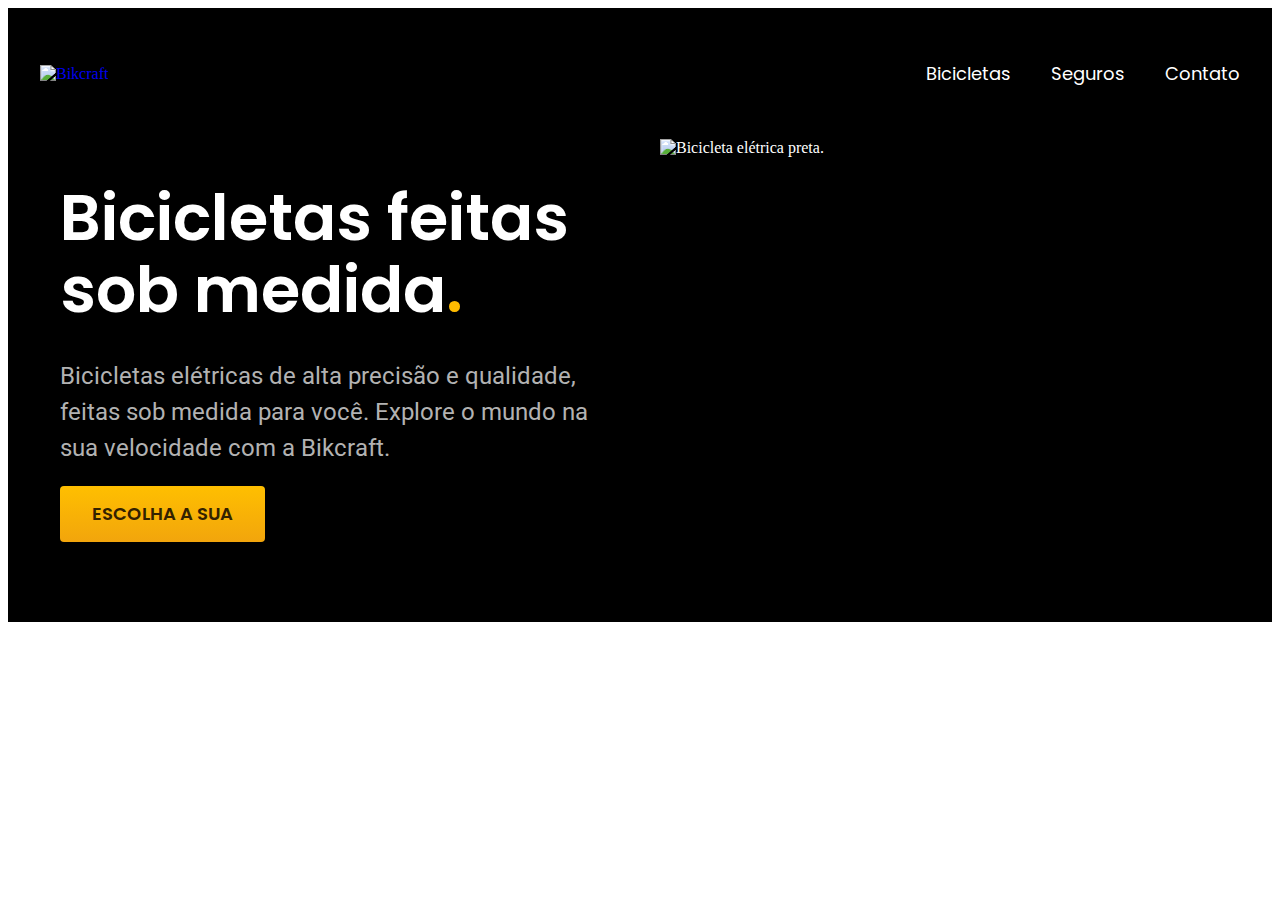
==== index.html @ 13b9995d "algumas mudancas" ====
<!DOCTYPE html>
<html lang="pt-br">

<head>
   <meta charset="UTF-8">
   <meta name="viewport" content="width=device-width, initial-scale=1.0">
   <title>Bikcraft - Bicicletas Elétricas</title>
   <meta name="description" content="Bicicletas elétricas de alta precisão e qualidade, feitas sob medida para você. Explore o mundo na sua velocidade com a Bikcraft.">
   <link rel="preconnect" href="https://fonts.googleapis.com">
   <link rel="preconnect" href="https://fonts.gstatic.com" crossorigin>
   <link href="https://fonts.googleapis.com/css2?family=Poppins:wght@400;600&family=Roboto:wght@400;500&display=swap" rel="stylesheet">
   <link rel="stylesheet" href="./css/style.css">
</head>

<body>
   <header class="header-bg">
      <div class="header">
         <a href="./">
            <img src="./img/bikcraft.svg" alt="Bikcraft">
         </a>
         <nav aria-label="primaria">
            <ul class="header-menu">
               <li><a href="./bicicletas.html">Bicicletas</a></li>
               <li><a href="./seguros.html">Seguros</a></li>
               <li><a href="./contato.html">Contato</a></li>
            </ul>
         </nav>
      </div>
   </header>
   <main class="introducao-bg">
      <div class="introducao">
         <div class="introducao-conteudo">
            <h1>Bicicletas feitas sob medida<span>.</span></h1>
            <p>Bicicletas elétricas de alta precisão e qualidade, feitas sob medida para você. Explore o mundo na sua velocidade com a Bikcraft.</p>
            <a class="botao" href="./bicicletas.html">Escolha a sua</a>
         </div>
         <div>
            <img src="./img/fotos/introducao.jpg" alt="Bicicleta elétrica preta.">
         </div>
      </div>

   </main>
</body>

</html>
---- css/style.css ----
@import "./reset.css";
@import "./global/global.css";
@import "./global/header.css";
@import "./home/introducao.css";
@import "./utilidades/componentes.css";
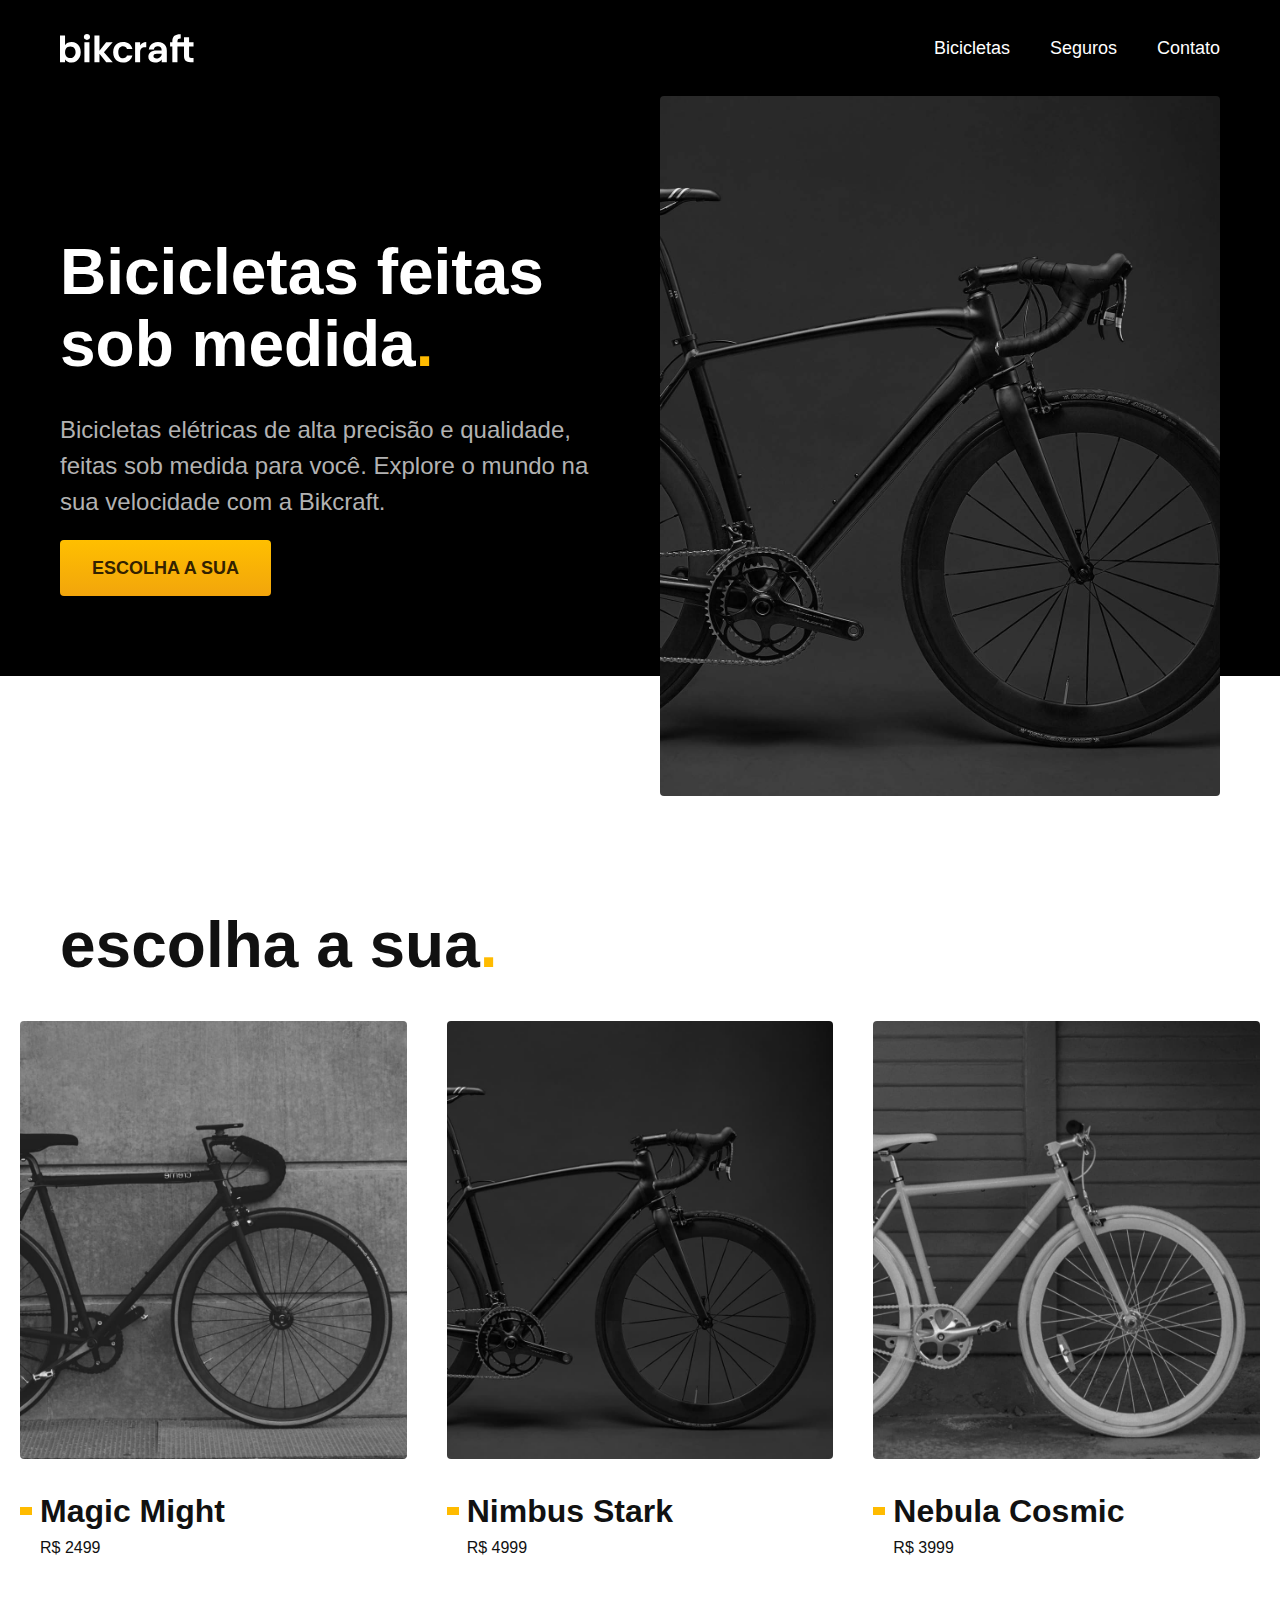
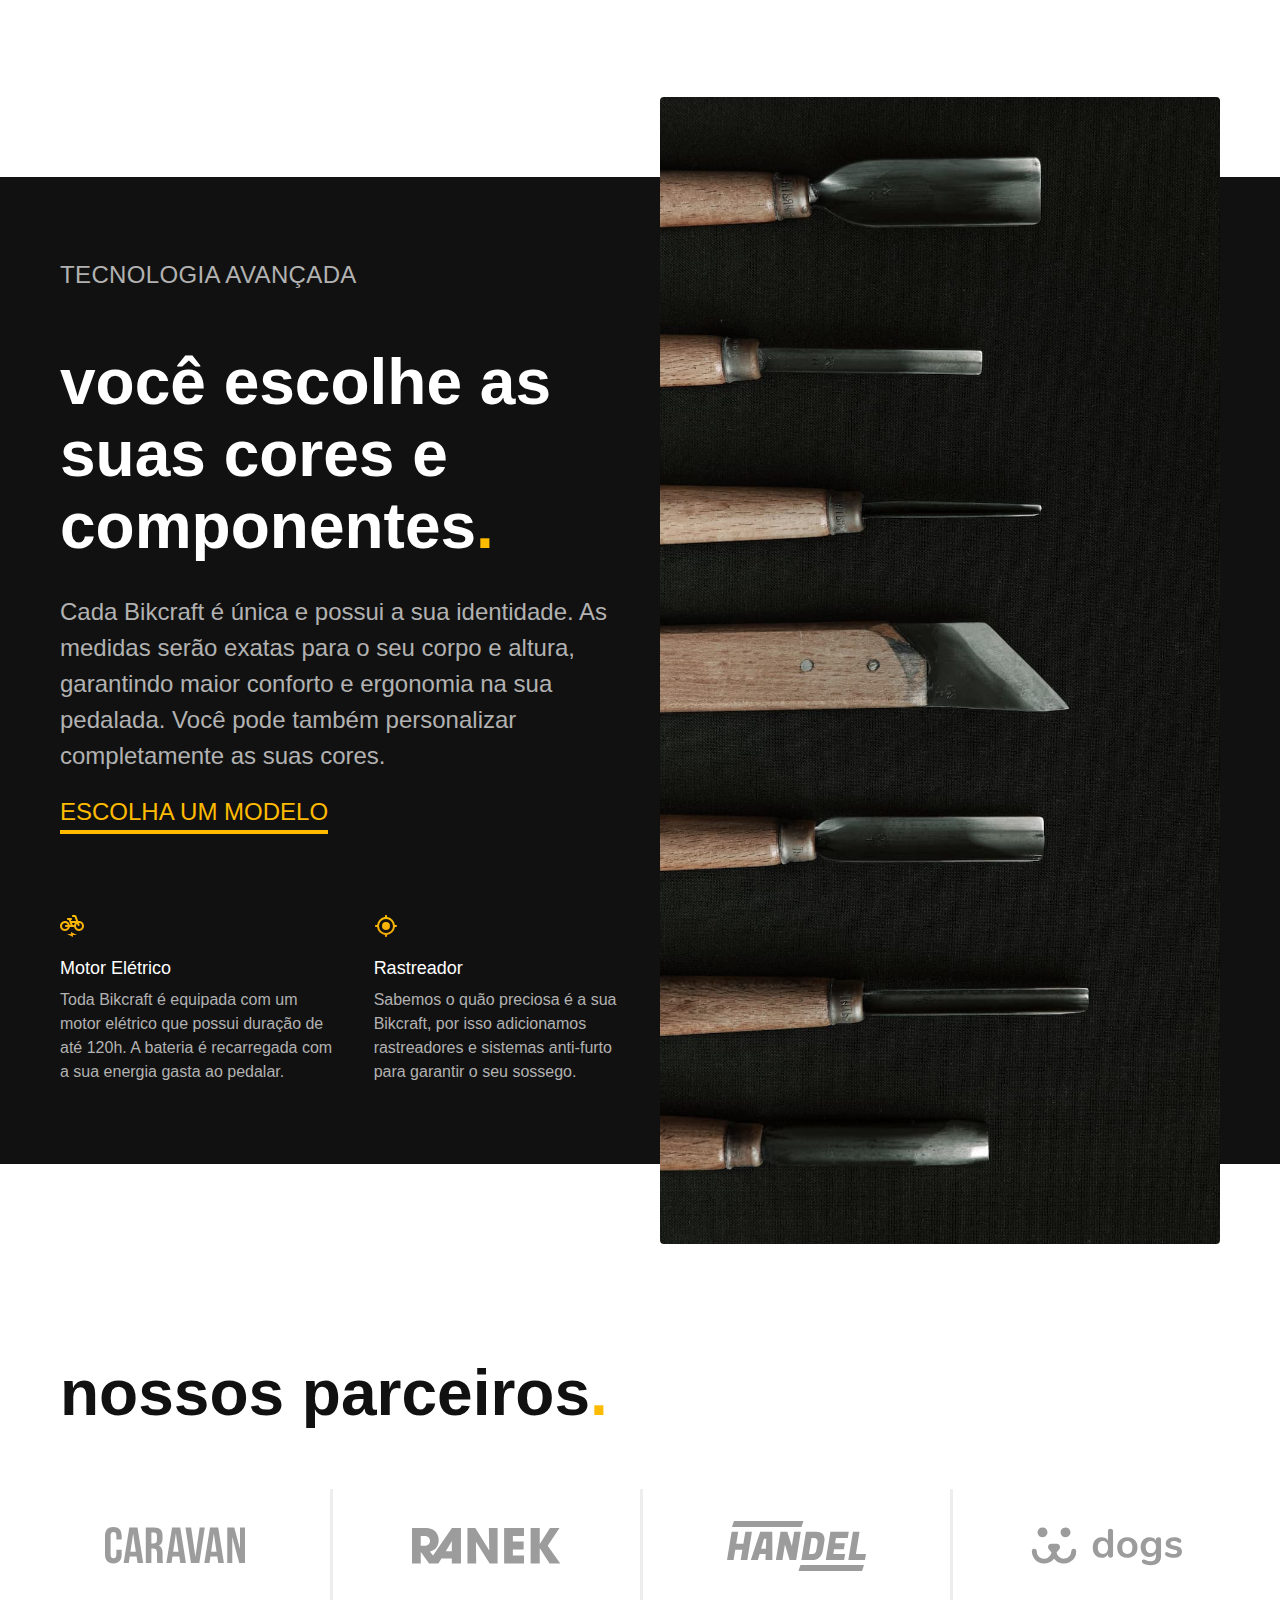
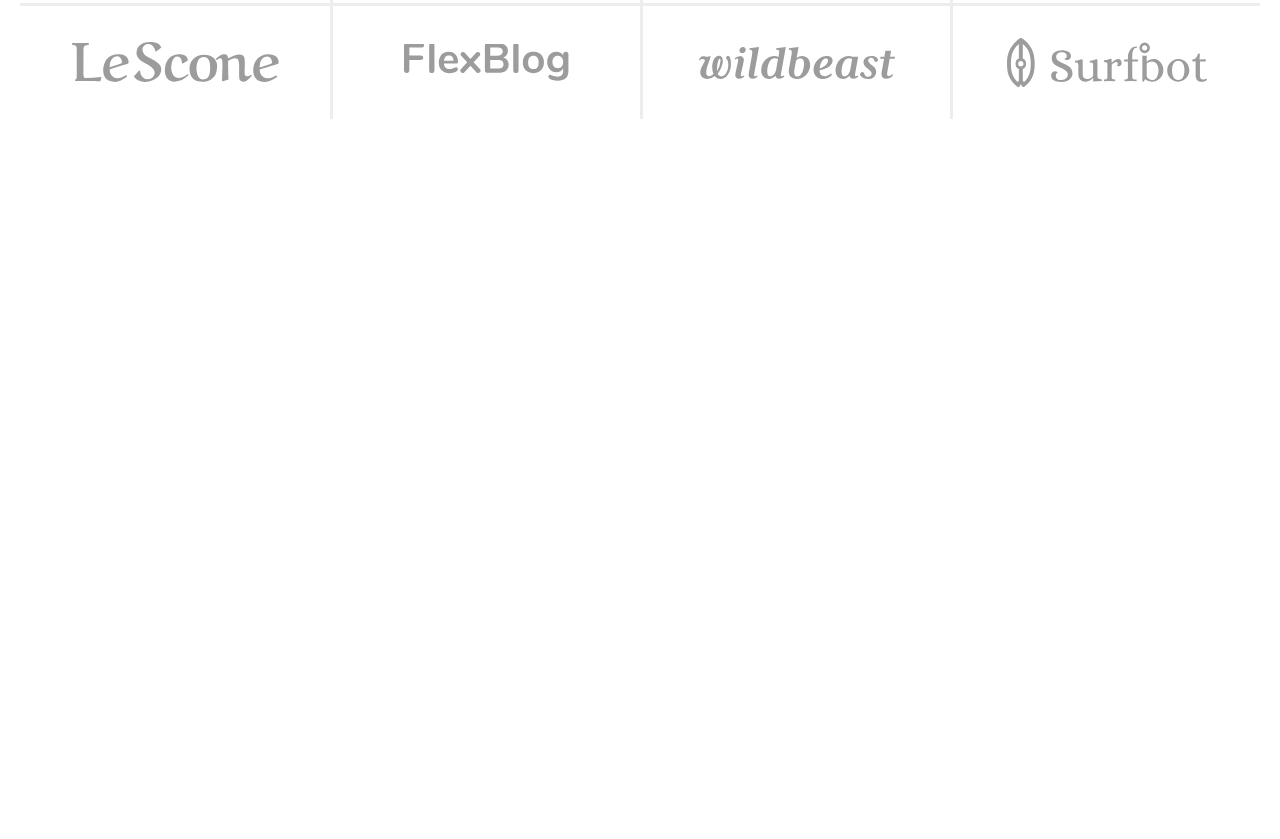
==== commit 974dd66c: "atualização geral" ====
--- a/index.html
+++ b/index.html
@@ -1,45 +1,111 @@
-<!DOCTYPE html>
-<html lang="pt-br">
-
-<head>
-   <meta charset="UTF-8">
-   <meta name="viewport" content="width=device-width, initial-scale=1.0">
-   <title>Bikcraft - Bicicletas Elétricas</title>
-   <meta name="description" content="Bicicletas elétricas de alta precisão e qualidade, feitas sob medida para você. Explore o mundo na sua velocidade com a Bikcraft.">
-   <link rel="preconnect" href="https://fonts.googleapis.com">
-   <link rel="preconnect" href="https://fonts.gstatic.com" crossorigin>
-   <link href="https://fonts.googleapis.com/css2?family=Poppins:wght@400;600&family=Roboto:wght@400;500&display=swap" rel="stylesheet">
-   <link rel="stylesheet" href="./css/style.css">
-</head>
-
-<body>
-   <header class="header-bg">
-      <div class="header">
-         <a href="./">
-            <img src="./img/bikcraft.svg" alt="Bikcraft">
-         </a>
-         <nav aria-label="primaria">
-            <ul class="header-menu">
-               <li><a href="./bicicletas.html">Bicicletas</a></li>
-               <li><a href="./seguros.html">Seguros</a></li>
-               <li><a href="./contato.html">Contato</a></li>
-            </ul>
-         </nav>
-      </div>
-   </header>
-   <main class="introducao-bg">
-      <div class="introducao">
-         <div class="introducao-conteudo">
-            <h1>Bicicletas feitas sob medida<span>.</span></h1>
-            <p>Bicicletas elétricas de alta precisão e qualidade, feitas sob medida para você. Explore o mundo na sua velocidade com a Bikcraft.</p>
-            <a class="botao" href="./bicicletas.html">Escolha a sua</a>
-         </div>
-         <div>
-            <img src="./img/fotos/introducao.jpg" alt="Bicicleta elétrica preta.">
-         </div>
-      </div>
-
-   </main>
-</body>
-
+<!DOCTYPE html>
+<html lang="pt-br">
+
+<head>
+  <meta charset="UTF-8">
+  <meta name="viewport" content="width=device-width, initial-scale=1.0">
+
+  <title>Bikcraft - Bicicletas Elétricas</title>
+  <meta name="description" content="Bicicletas elétricas de alta precisão e qualidade,  feitas sob medida para o cliente. Explore o mundo na sua velocidade com a Bikcraft.">
+
+  <link rel="stylesheet" href="./css/style.css">
+</head>
+
+<body>
+  <header class="header-bg">
+    <div class="header container">
+      <a href="./">
+        <img src="./img/bikcraft.svg" alt="Bikcraft">
+      </a>
+
+      <nav aria-label="primaria">
+        <ul class="header-menu font-1-m cor-0">
+          <li><a href="./bicicletas.html">Bicicletas</a></li>
+          <li><a href="./seguros.html">Seguros</a></li>
+          <li><a href="./contato.html">Contato</a></li>
+        </ul>
+      </nav>
+    </div>
+  </header>
+
+  <main class="introducao-bg">
+    <div class="introducao container">
+      <div class="introducao-conteudo">
+        <h1 class="font-1-xxl cor-0">Bicicletas feitas sob medida<span class="cor-p1">.</span></h1>
+        <p class="font-2-l cor-5">Bicicletas elétricas de alta precisão e qualidade, feitas sob medida para você. Explore o mundo na sua velocidade com a Bikcraft.</p>
+        <a class="botao" href="./bicicletas.html">Escolha a sua</a>
+      </div>
+      <div>
+        <img src="./img/fotos/introducao.jpg" alt="Bicicleta elétrica preta.">
+      </div>
+    </div>
+  </main>
+
+  <article class="bicicletas-lista">
+    <h2 class="container font-1-xxl">escolha a sua<span class="cor-p1">.</span></h2>
+    <ul>
+      <a href="./bicicletas/magic.html">
+        <li>
+          <img src="./img/bicicletas/magic-home.jpg" alt="bicicleta preta">
+          <h3 class="font-1-xl">Magic Might</h3>
+          <span>R$ 2499</span>
+        </li>
+      </a>
+      <a href="./bicicletas/magic.html">
+        <li>
+          <img src="./img/bicicletas/nimbus-home.jpg" alt="bicicleta preta">
+          <h3 class="font-1-xl">Nimbus Stark</h3>
+          <span>R$ 4999</span>
+        </li>
+      </a>
+      <a href="./bicicletas/magic.html">
+        <li>
+          <img src="./img/bicicletas/nebula-home.jpg" alt="bicicleta branca">
+          <h3 class="font-1-xl">Nebula Cosmic</h3>
+          <span>R$ 3999</span>
+        </li>
+      </a>
+    </ul>
+  </article>
+
+  <article class="tecnologia-bg">
+    <div class="tecnologia container">
+      <div class="tecnologia-conteudo">
+        <span class="font-2-l-b cor-5">Tecnologia Avançada</span>
+        <h2 class="font-1-xxl cor-0">você escolhe as<br>suas cores e<br>componentes<span class="cor-p1">.</span></h2>
+        <p class="font-2-l cor-5">Cada Bikcraft é única e possui a sua identidade. As medidas serão exatas para o seu corpo e altura, garantindo maior conforto e ergonomia na sua pedalada. Você pode também personalizar completamente as suas cores.</p>
+        <a class="link" href="./bicicletas.html">Escolha um modelo</a>
+        <div class="tecnologia-vantagens">
+          <div>
+            <img src="./img/icones/eletrica.svg" alt="" width="24" height="24">
+            <h3 class="font-1-m cor-0">Motor Elétrico</h3>
+            <p class="font-2-s cor-5">Toda Bikcraft é equipada com um motor elétrico que possui duração de até 120h. A bateria é recarregada com a sua energia gasta ao pedalar.</p>
+          </div>
+          <div>
+            <img src="./img/icones/rastreador.svg" alt="" width="24" height="24">
+            <h3 class="font-1-m cor-0">Rastreador</h3>
+            <p class="font-2-s cor-5">Sabemos o quão preciosa é a sua Bikcraft, por isso adicionamos rastreadores e sistemas anti-furto para garantir o seu sossego.</p>
+          </div>
+        </div>
+      </div>
+      <div class="tecnologia-imagem">
+        <img src="./img/fotos/tecnologia.jpg" alt="" width="700" height="1120">
+      </div>
+    </div>
+  </article>
+  <section class="parceiros" aria-label="Nossos Parceiros">
+    <h2 class="container font-1-xxl">nossos parceiros<span class="cor-p1">.</span></h2>
+    <ul>
+      <li><img src="./img/parceiros/caravan.svg" alt="caravan"></li>
+      <li><img src="./img/parceiros/ranek.svg" alt="ranek.svg"></li>
+      <li><img src="./img/parceiros/handel.svg" alt="handel.svg"></li>
+      <li><img src="./img/parceiros/dogs.svg" alt="dogs.svg"></li>
+      <li><img src="./img/parceiros/lescone.svg" alt="lescone.svg"></li>
+      <li><img src="./img/parceiros/flexblog.svg" alt="flexblog"></li>
+      <li><img src="./img/parceiros/wildbeast.svg" alt="wildbeast.svg"></li>
+      <li><img src="./img/parceiros/surfbot.svg" alt="surfbot.svg"></li>
+    </ul>
+  </section>
+</body>
+
 </html>--- a/css/style.css
+++ b/css/style.css
@@ -1,5 +1,17 @@
-@import "./reset.css";
-@import "./global/global.css";
-@import "./global/header.css";
-@import "./home/introducao.css";
-@import "./utilidades/componentes.css";
+@import "./global/global.css";
+@import "./utilidades/tipografia.css";
+@import "./utilidades/cores.css";
+
+@import "./global/header.css";
+
+/* Utilidades */
+@import "./utilidades/componentes.css";
+
+/* Home */
+@import "./home/introducao.css";
+@import "./home/tecnologia.css";
+@import "./home/parceiros.css";
+
+/* bicicletas */
+
+@import "./bicicletas/bicicletas-lista.css";
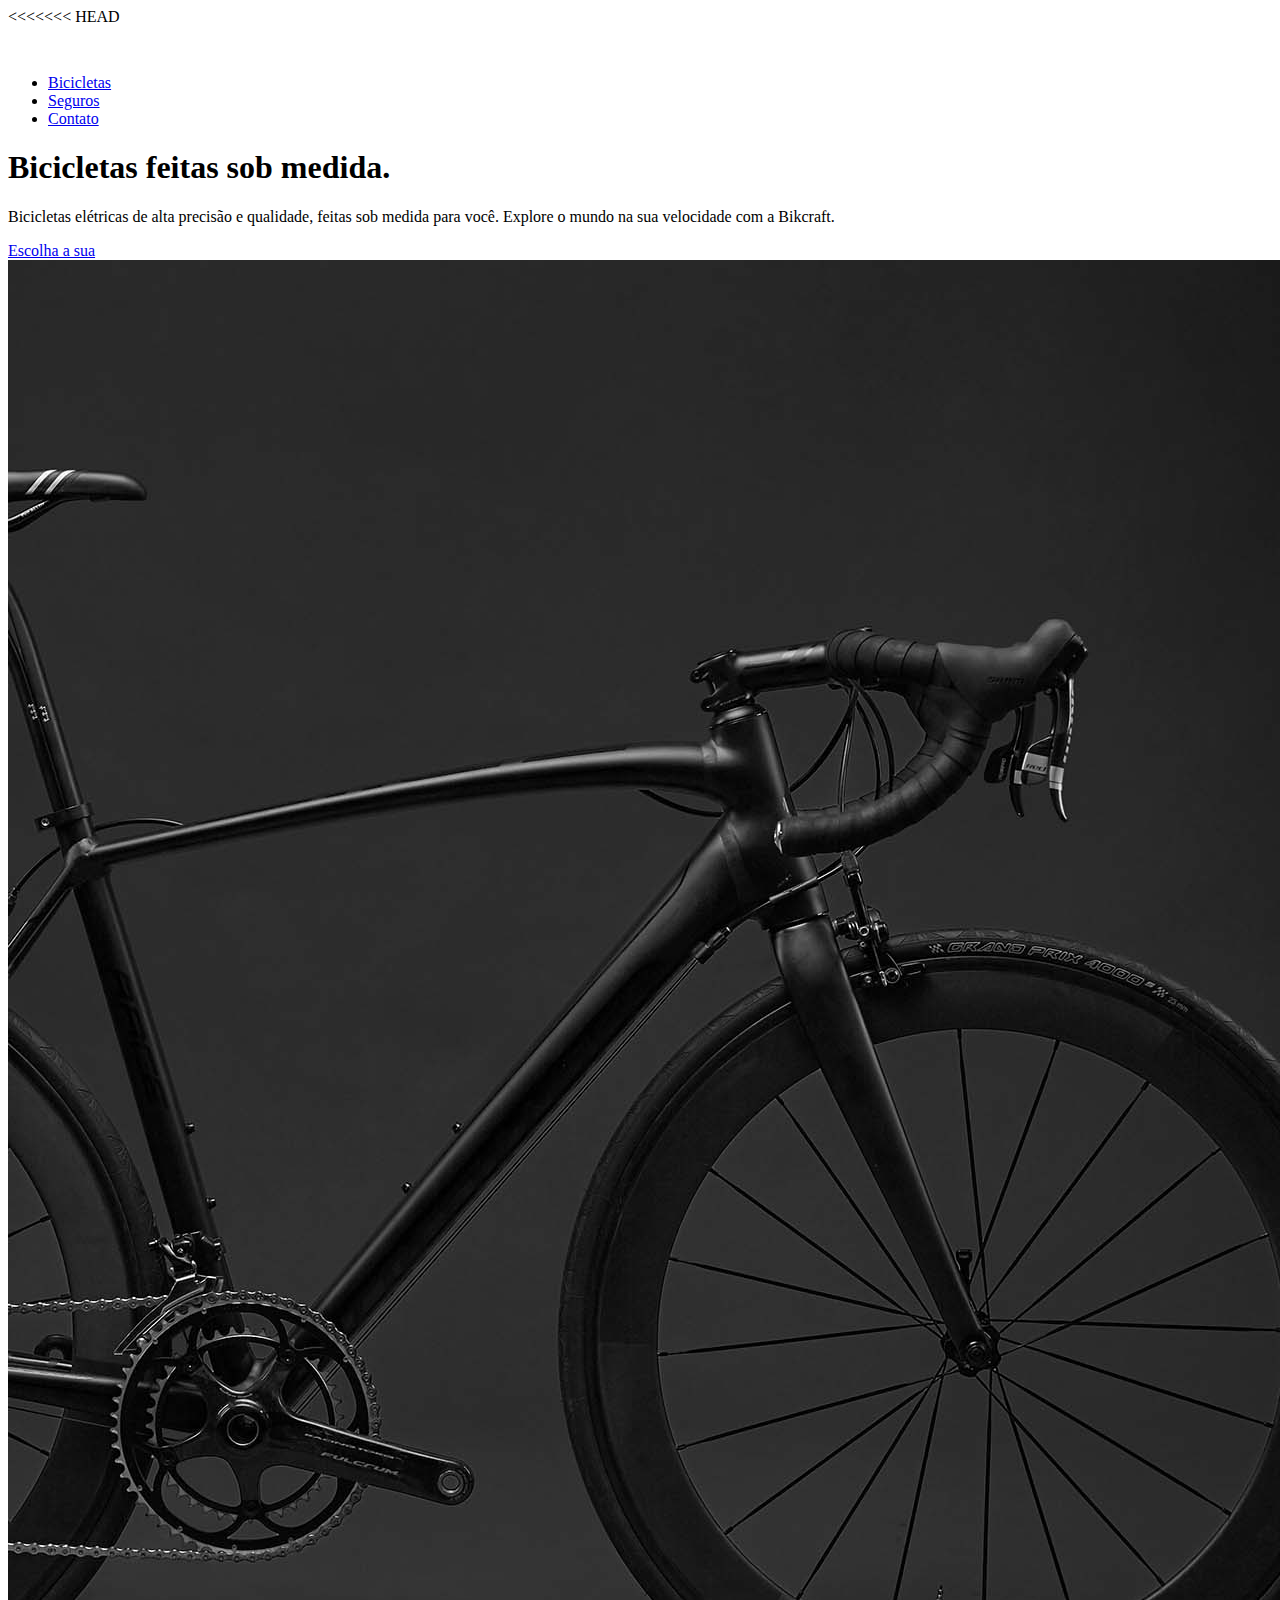
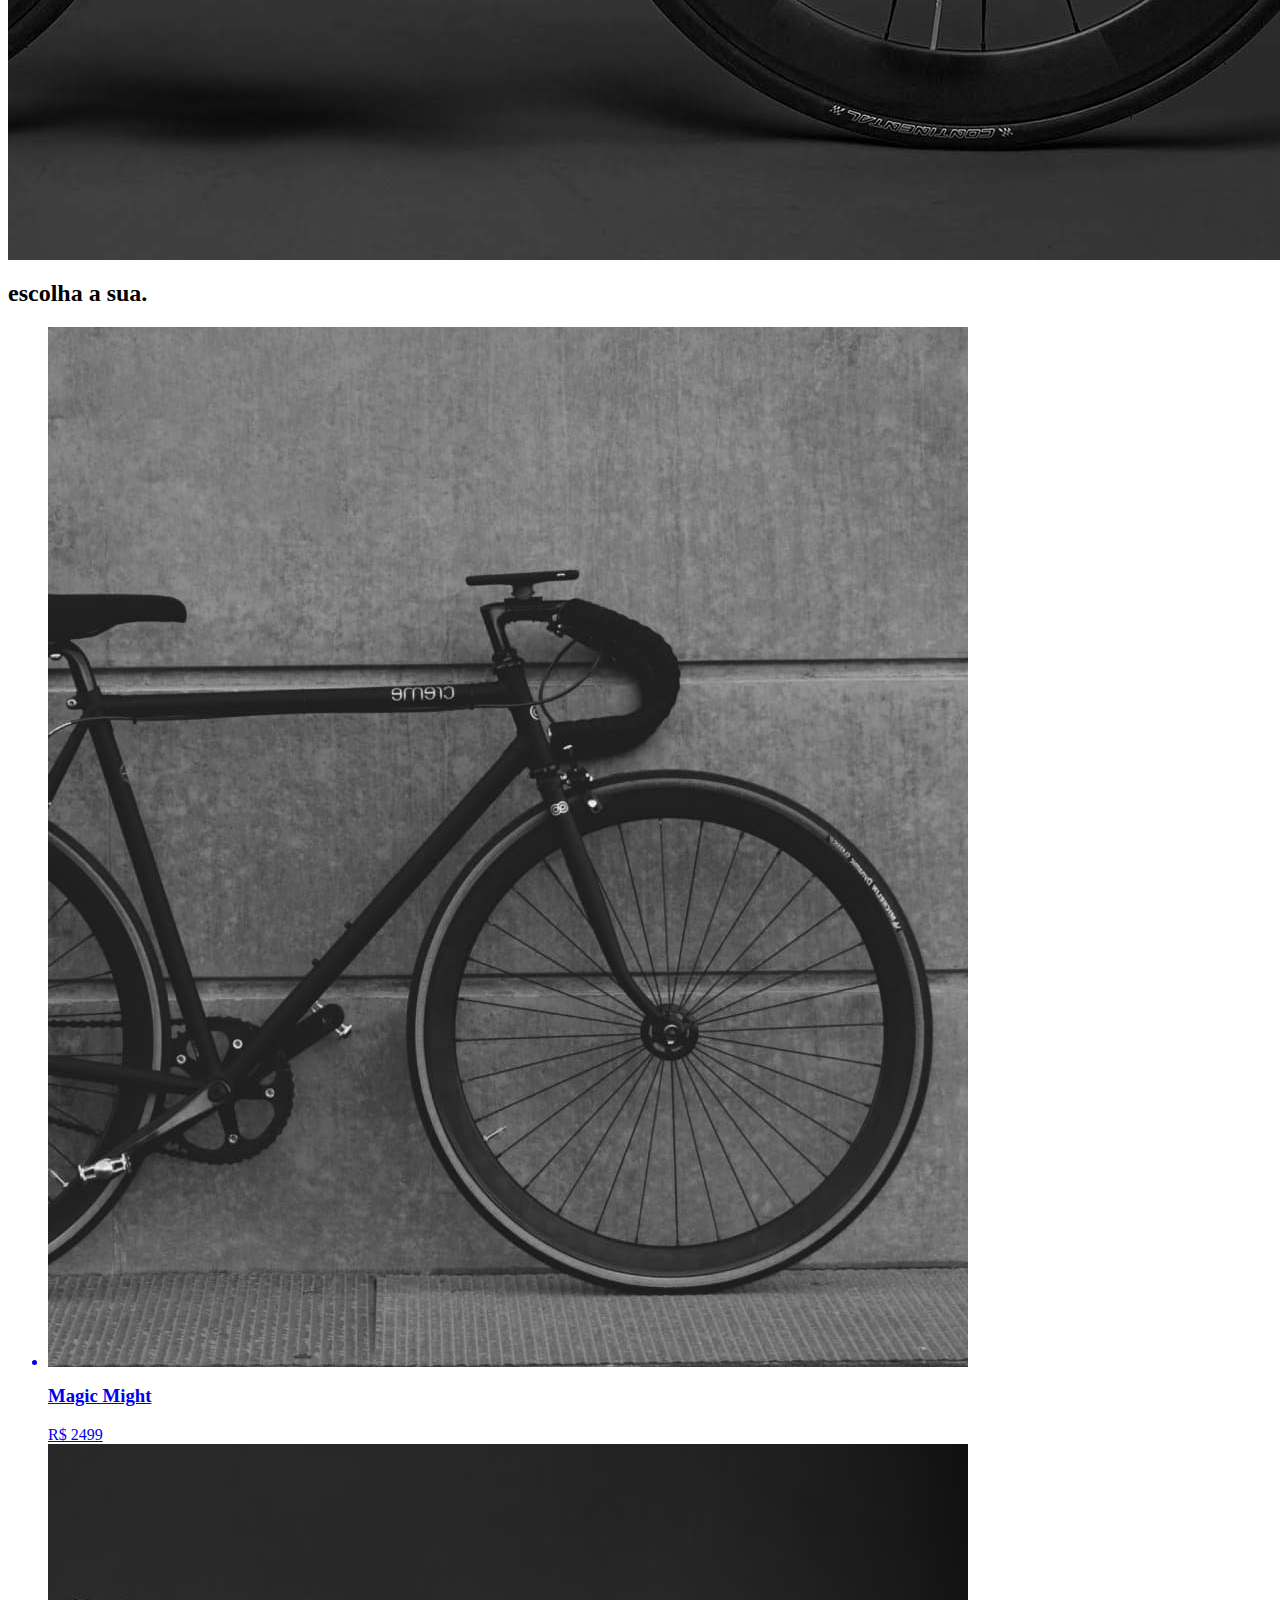
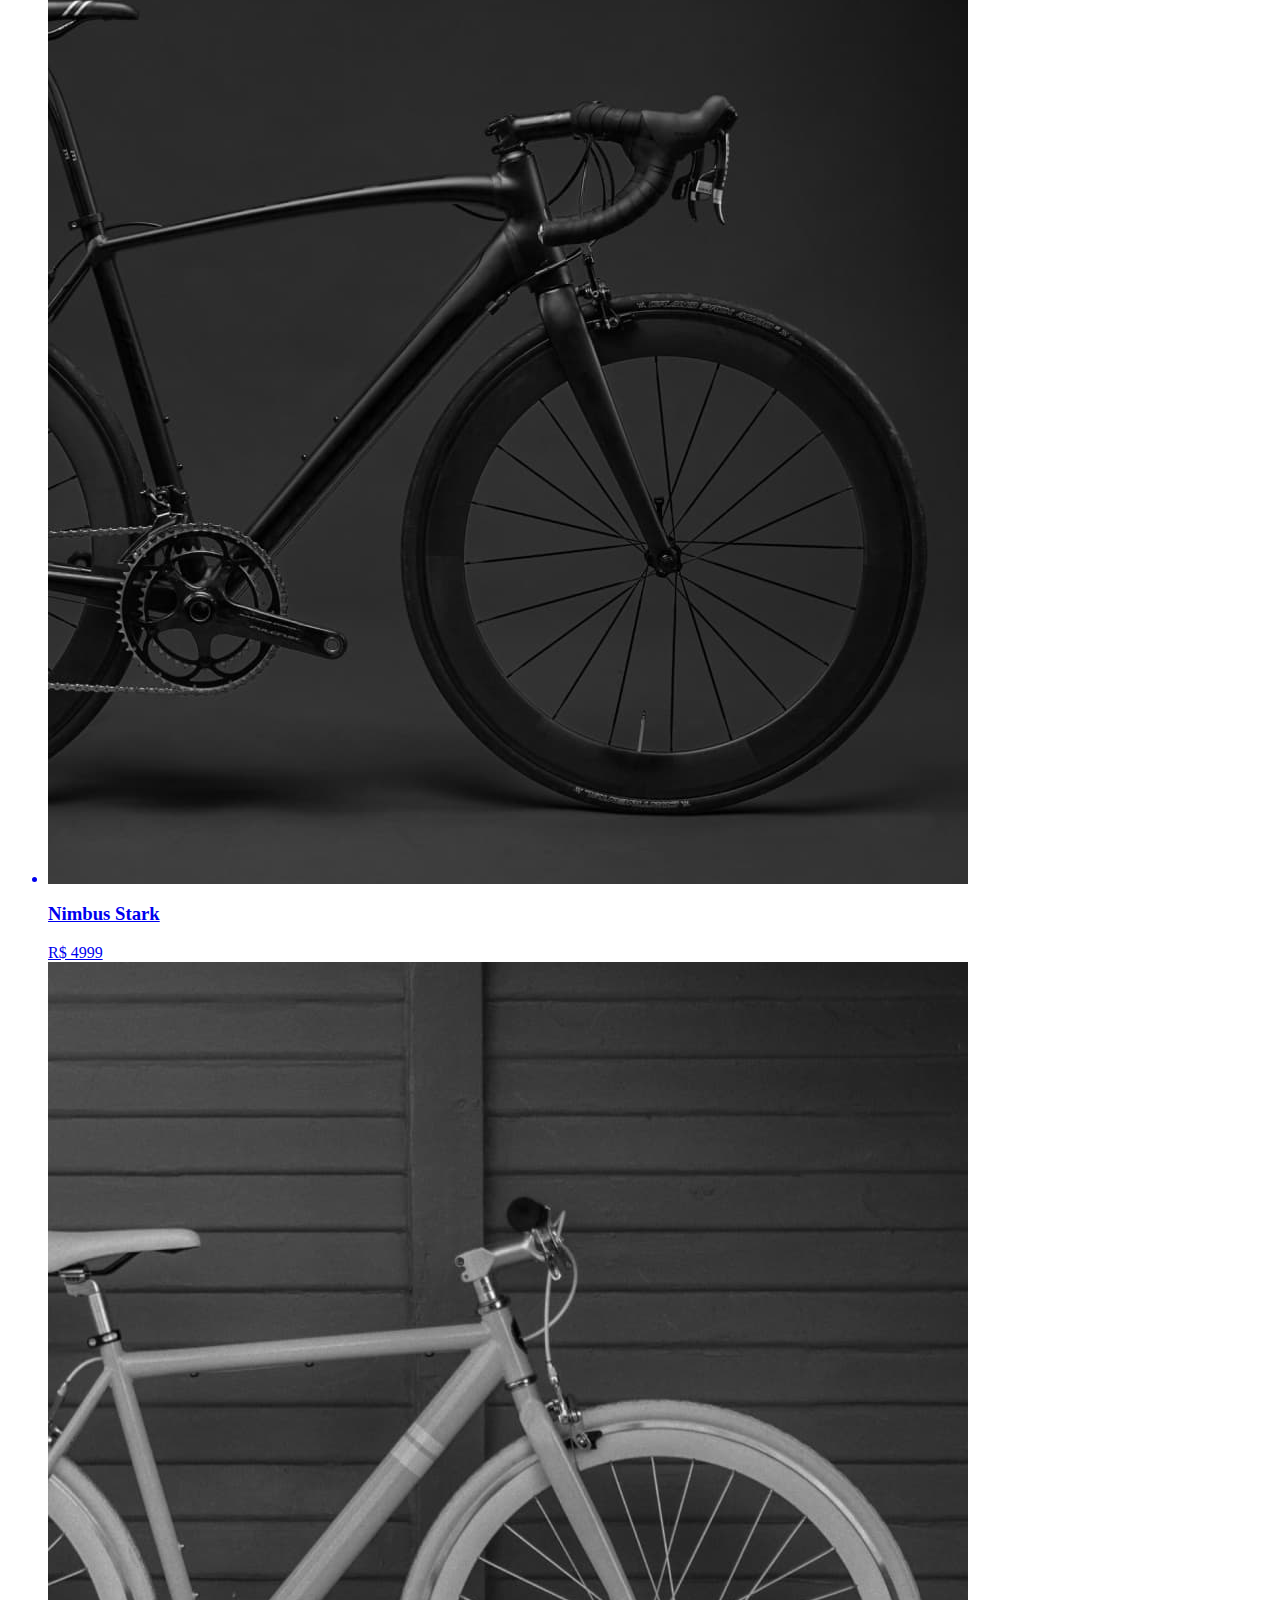
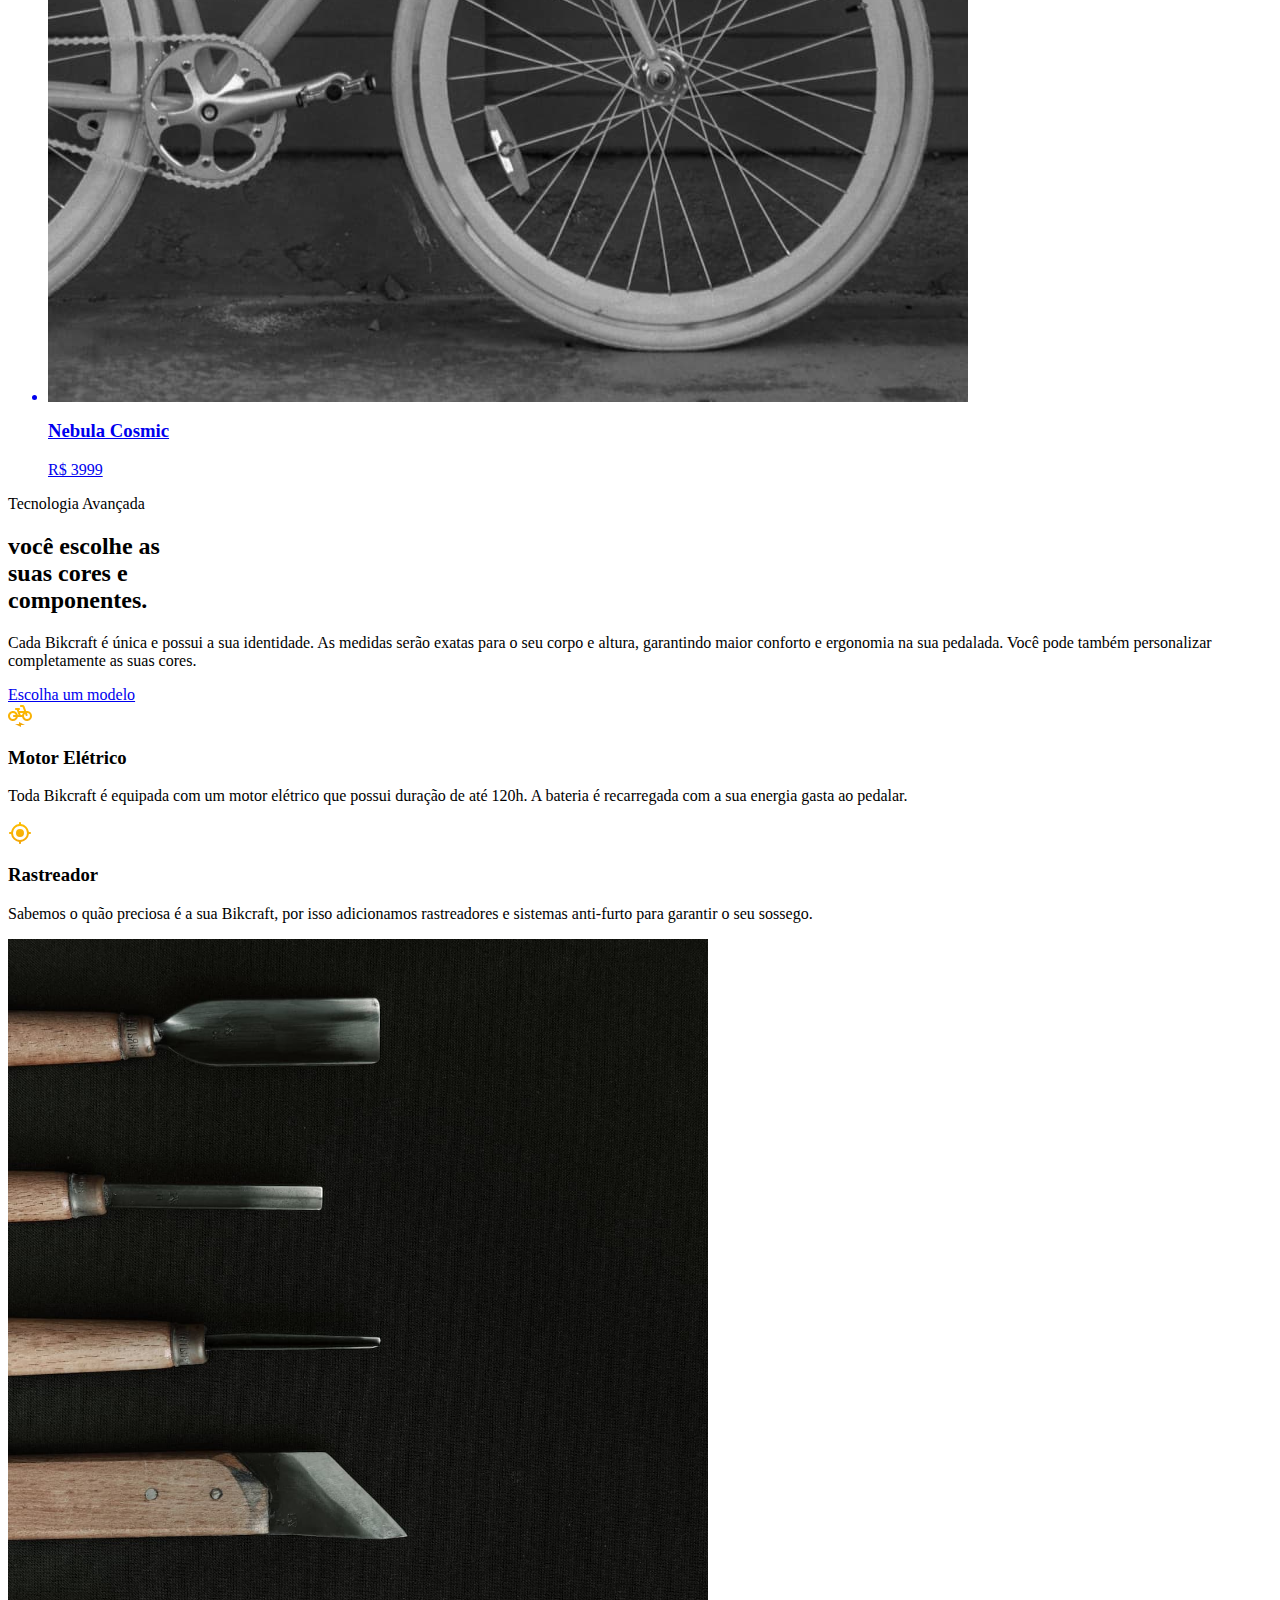
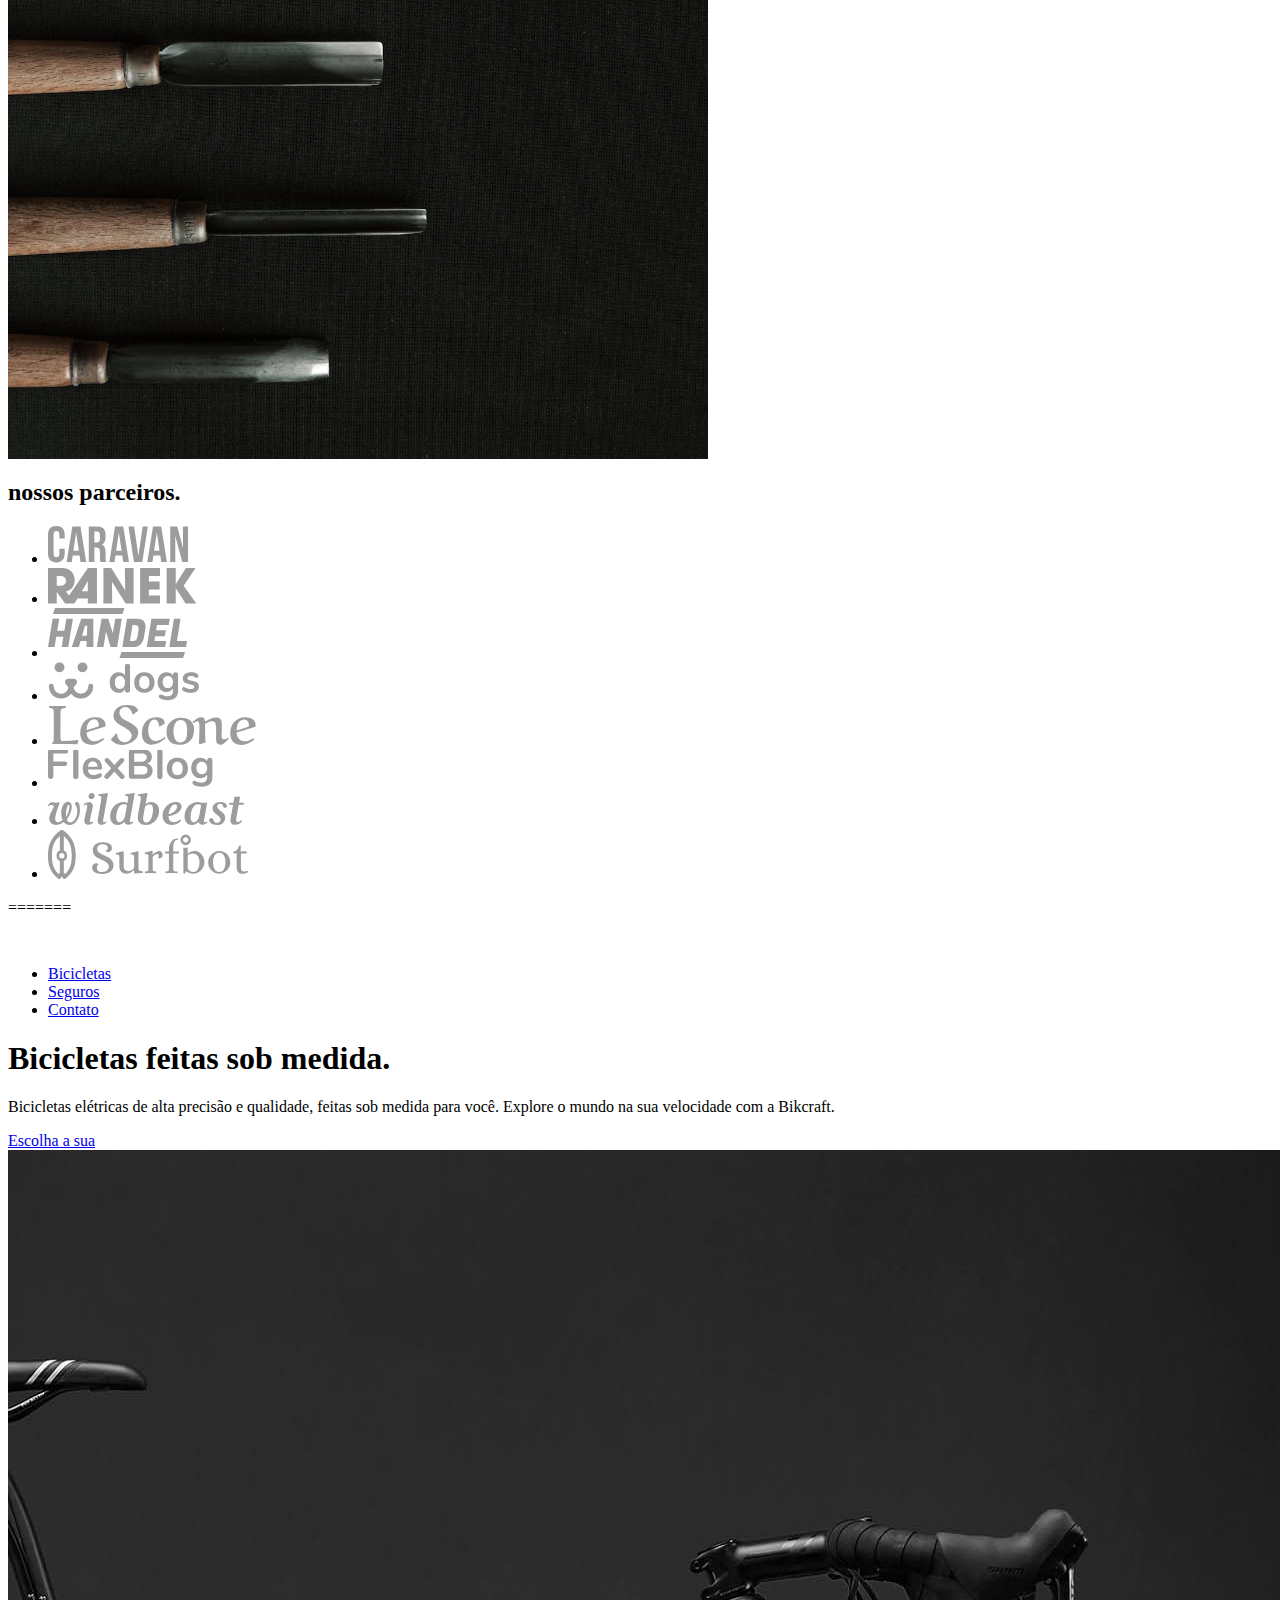
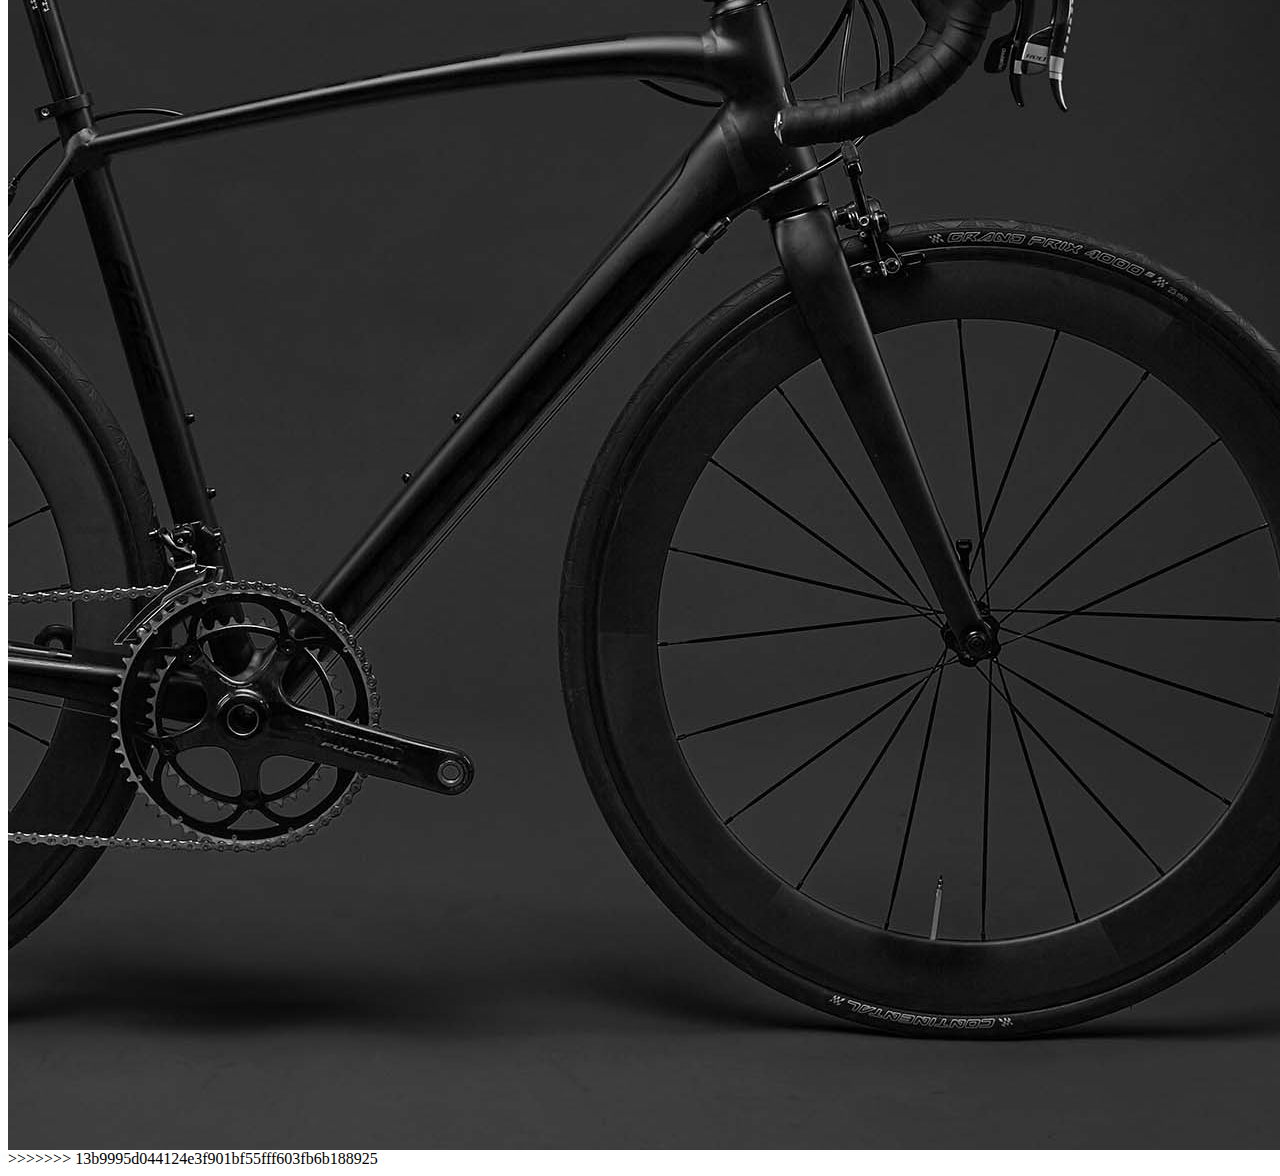
==== commit ebb5d3d1: "atualizacao" ====
--- a/index.html
+++ b/index.html
@@ -1,3 +1,4 @@
+<<<<<<< HEAD
 <!DOCTYPE html>
 <html lang="pt-br">
 
@@ -108,4 +109,50 @@
   </section>
 </body>
 
+=======
+<!DOCTYPE html>
+<html lang="pt-br">
+
+<head>
+   <meta charset="UTF-8">
+   <meta name="viewport" content="width=device-width, initial-scale=1.0">
+   <title>Bikcraft - Bicicletas Elétricas</title>
+   <meta name="description" content="Bicicletas elétricas de alta precisão e qualidade, feitas sob medida para você. Explore o mundo na sua velocidade com a Bikcraft.">
+   <link rel="preconnect" href="https://fonts.googleapis.com">
+   <link rel="preconnect" href="https://fonts.gstatic.com" crossorigin>
+   <link href="https://fonts.googleapis.com/css2?family=Poppins:wght@400;600&family=Roboto:wght@400;500&display=swap" rel="stylesheet">
+   <link rel="stylesheet" href="./css/style.css">
+</head>
+
+<body>
+   <header class="header-bg">
+      <div class="header">
+         <a href="./">
+            <img src="./img/bikcraft.svg" alt="Bikcraft">
+         </a>
+         <nav aria-label="primaria">
+            <ul class="header-menu">
+               <li><a href="./bicicletas.html">Bicicletas</a></li>
+               <li><a href="./seguros.html">Seguros</a></li>
+               <li><a href="./contato.html">Contato</a></li>
+            </ul>
+         </nav>
+      </div>
+   </header>
+   <main class="introducao-bg">
+      <div class="introducao">
+         <div class="introducao-conteudo">
+            <h1>Bicicletas feitas sob medida<span>.</span></h1>
+            <p>Bicicletas elétricas de alta precisão e qualidade, feitas sob medida para você. Explore o mundo na sua velocidade com a Bikcraft.</p>
+            <a class="botao" href="./bicicletas.html">Escolha a sua</a>
+         </div>
+         <div>
+            <img src="./img/fotos/introducao.jpg" alt="Bicicleta elétrica preta.">
+         </div>
+      </div>
+
+   </main>
+</body>
+
+>>>>>>> 13b9995d044124e3f901bf55fff603fb6b188925
 </html>--- a/css/style.css
+++ b/css/style.css
@@ -1,3 +1,4 @@
+<<<<<<< HEAD
 @import "./global/global.css";
 @import "./utilidades/tipografia.css";
 @import "./utilidades/cores.css";
@@ -15,3 +16,10 @@
 /* bicicletas */
 
 @import "./bicicletas/bicicletas-lista.css";
+=======
+@import "./reset.css";
+@import "./global/global.css";
+@import "./global/header.css";
+@import "./home/introducao.css";
+@import "./utilidades/componentes.css";
+>>>>>>> 13b9995d044124e3f901bf55fff603fb6b188925
--- a/css/style.css
+++ b/css/style.css
@@ -1,3 +1,4 @@
+<<<<<<< HEAD
 @import "./global/global.css";
 @import "./utilidades/tipografia.css";
 @import "./utilidades/cores.css";
@@ -15,3 +16,10 @@
 /* bicicletas */
 
 @import "./bicicletas/bicicletas-lista.css";
+=======
+@import "./reset.css";
+@import "./global/global.css";
+@import "./global/header.css";
+@import "./home/introducao.css";
+@import "./utilidades/componentes.css";
+>>>>>>> 13b9995d044124e3f901bf55fff603fb6b188925
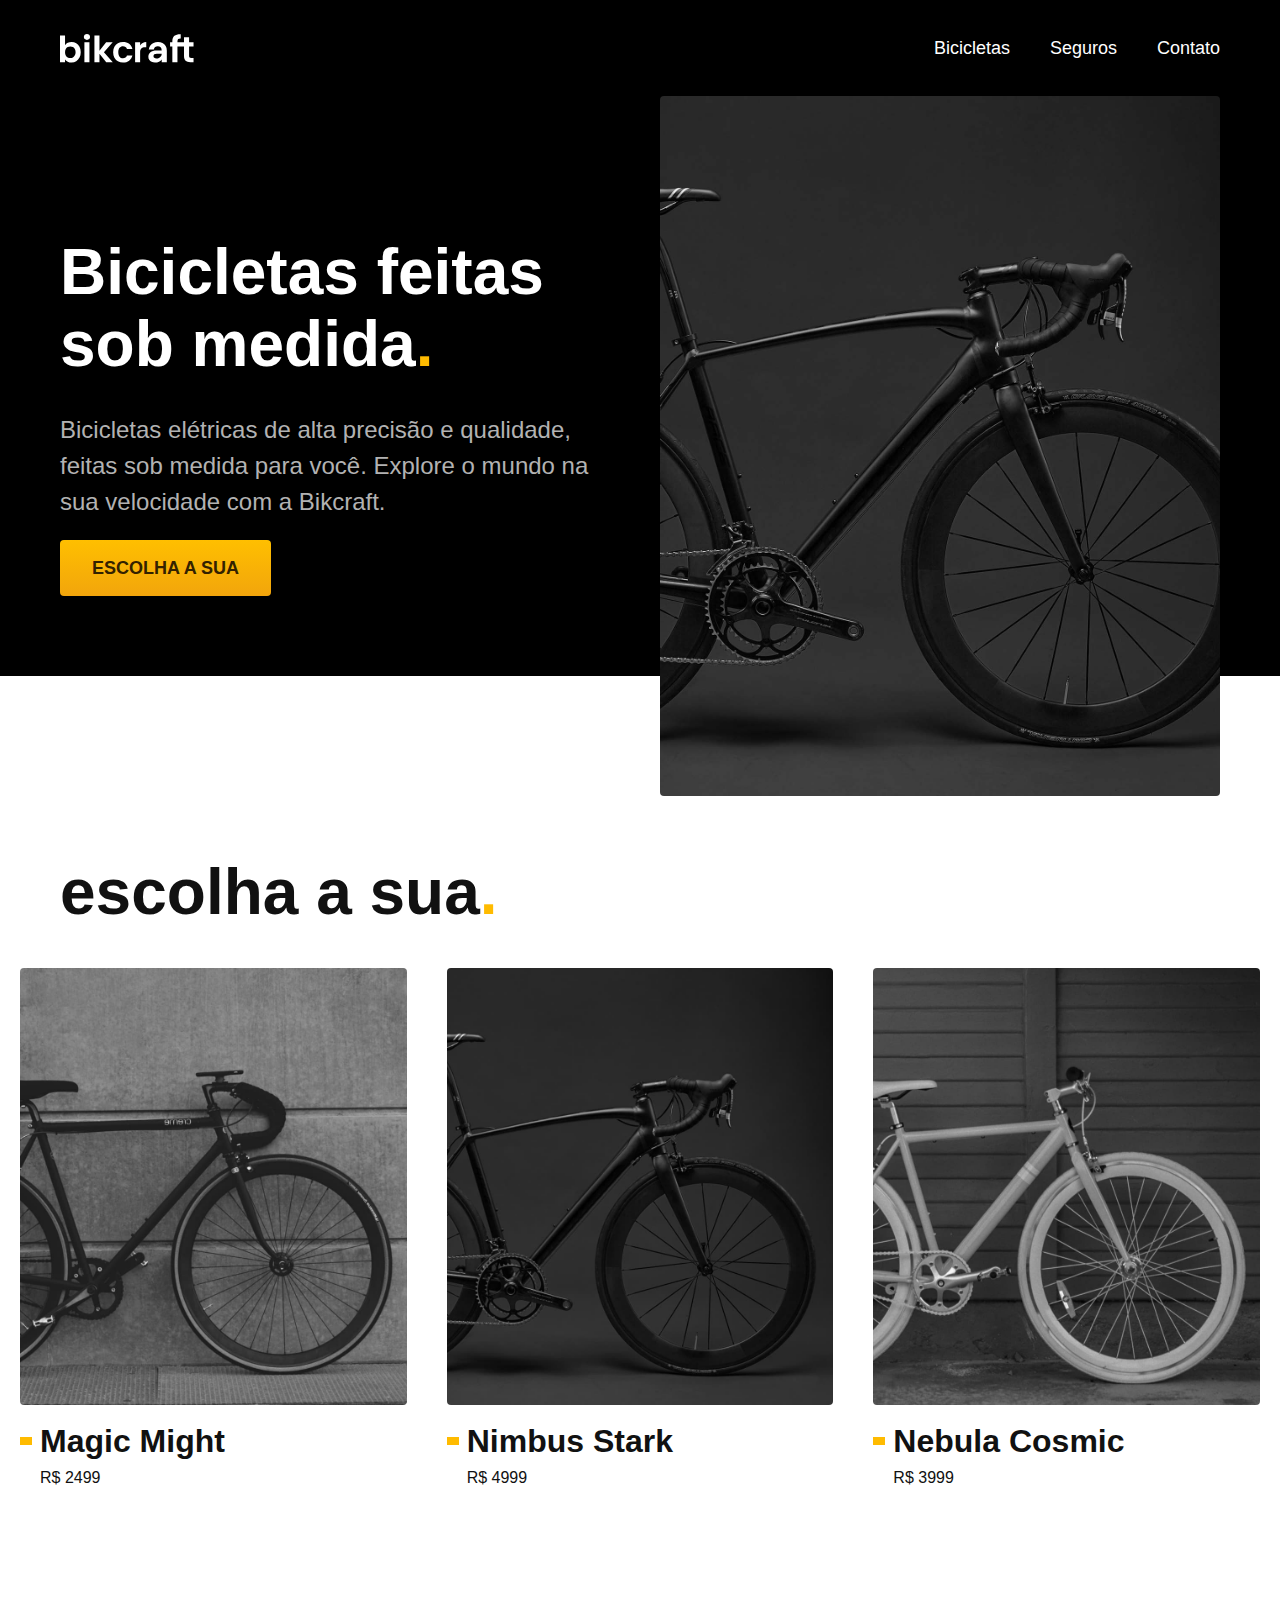
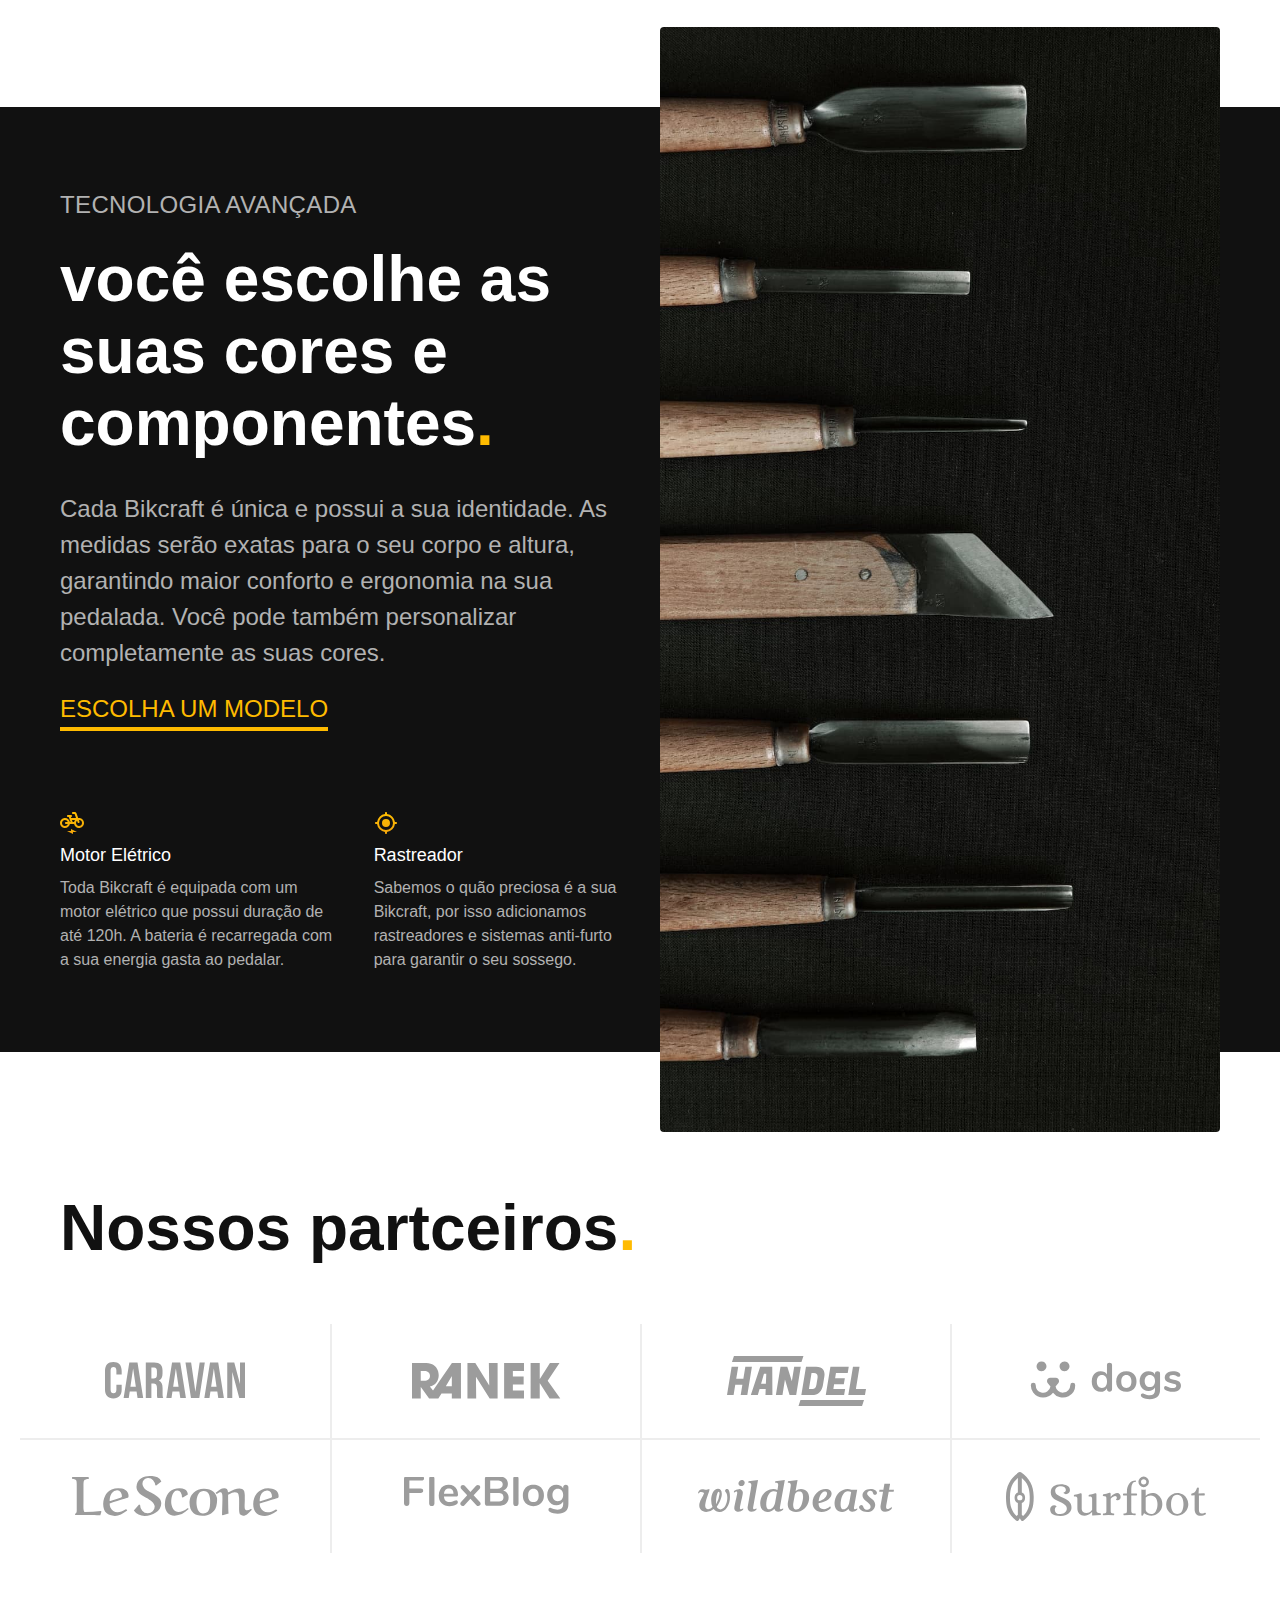
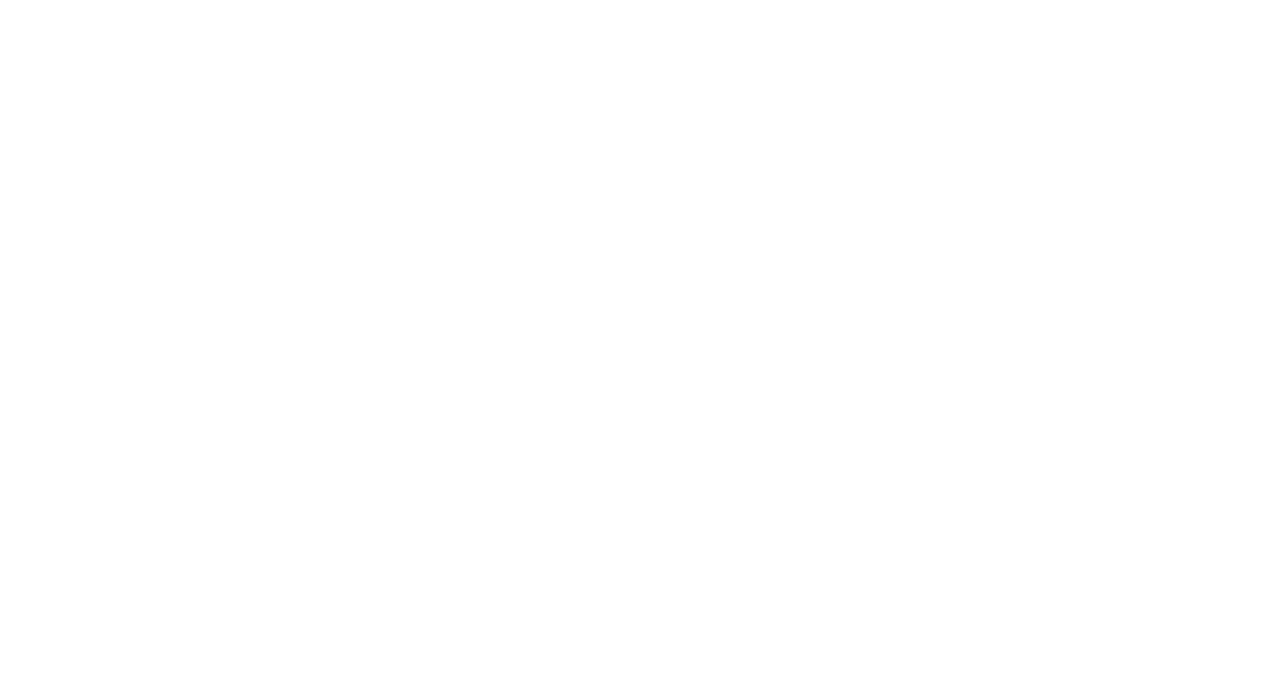
==== commit 3bc60073: "att" ====
--- a/index.html
+++ b/index.html
@@ -1,4 +1,3 @@
-<<<<<<< HEAD
 <!DOCTYPE html>
 <html lang="pt-br">
 
@@ -95,7 +94,7 @@
     </div>
   </article>
   <section class="parceiros" aria-label="Nossos Parceiros">
-    <h2 class="container font-1-xxl">nossos parceiros<span class="cor-p1">.</span></h2>
+    <h2 class="container font-1-xxl">Nossos partceiros<span class="cor-p1">.</span></h2>
     <ul>
       <li><img src="./img/parceiros/caravan.svg" alt="caravan"></li>
       <li><img src="./img/parceiros/ranek.svg" alt="ranek.svg"></li>
@@ -105,54 +104,9 @@
       <li><img src="./img/parceiros/flexblog.svg" alt="flexblog"></li>
       <li><img src="./img/parceiros/wildbeast.svg" alt="wildbeast.svg"></li>
       <li><img src="./img/parceiros/surfbot.svg" alt="surfbot.svg"></li>
+
     </ul>
   </section>
 </body>
 
-=======
-<!DOCTYPE html>
-<html lang="pt-br">
-
-<head>
-   <meta charset="UTF-8">
-   <meta name="viewport" content="width=device-width, initial-scale=1.0">
-   <title>Bikcraft - Bicicletas Elétricas</title>
-   <meta name="description" content="Bicicletas elétricas de alta precisão e qualidade, feitas sob medida para você. Explore o mundo na sua velocidade com a Bikcraft.">
-   <link rel="preconnect" href="https://fonts.googleapis.com">
-   <link rel="preconnect" href="https://fonts.gstatic.com" crossorigin>
-   <link href="https://fonts.googleapis.com/css2?family=Poppins:wght@400;600&family=Roboto:wght@400;500&display=swap" rel="stylesheet">
-   <link rel="stylesheet" href="./css/style.css">
-</head>
-
-<body>
-   <header class="header-bg">
-      <div class="header">
-         <a href="./">
-            <img src="./img/bikcraft.svg" alt="Bikcraft">
-         </a>
-         <nav aria-label="primaria">
-            <ul class="header-menu">
-               <li><a href="./bicicletas.html">Bicicletas</a></li>
-               <li><a href="./seguros.html">Seguros</a></li>
-               <li><a href="./contato.html">Contato</a></li>
-            </ul>
-         </nav>
-      </div>
-   </header>
-   <main class="introducao-bg">
-      <div class="introducao">
-         <div class="introducao-conteudo">
-            <h1>Bicicletas feitas sob medida<span>.</span></h1>
-            <p>Bicicletas elétricas de alta precisão e qualidade, feitas sob medida para você. Explore o mundo na sua velocidade com a Bikcraft.</p>
-            <a class="botao" href="./bicicletas.html">Escolha a sua</a>
-         </div>
-         <div>
-            <img src="./img/fotos/introducao.jpg" alt="Bicicleta elétrica preta.">
-         </div>
-      </div>
-
-   </main>
-</body>
-
->>>>>>> 13b9995d044124e3f901bf55fff603fb6b188925
 </html>--- a/css/style.css
+++ b/css/style.css
@@ -1,4 +1,3 @@
-<<<<<<< HEAD
 @import "./global/global.css";
 @import "./utilidades/tipografia.css";
 @import "./utilidades/cores.css";
@@ -13,13 +12,5 @@
 @import "./home/tecnologia.css";
 @import "./home/parceiros.css";
 
-/* bicicletas */
-
+/* Bicicletas */
 @import "./bicicletas/bicicletas-lista.css";
-=======
-@import "./reset.css";
-@import "./global/global.css";
-@import "./global/header.css";
-@import "./home/introducao.css";
-@import "./utilidades/componentes.css";
->>>>>>> 13b9995d044124e3f901bf55fff603fb6b188925
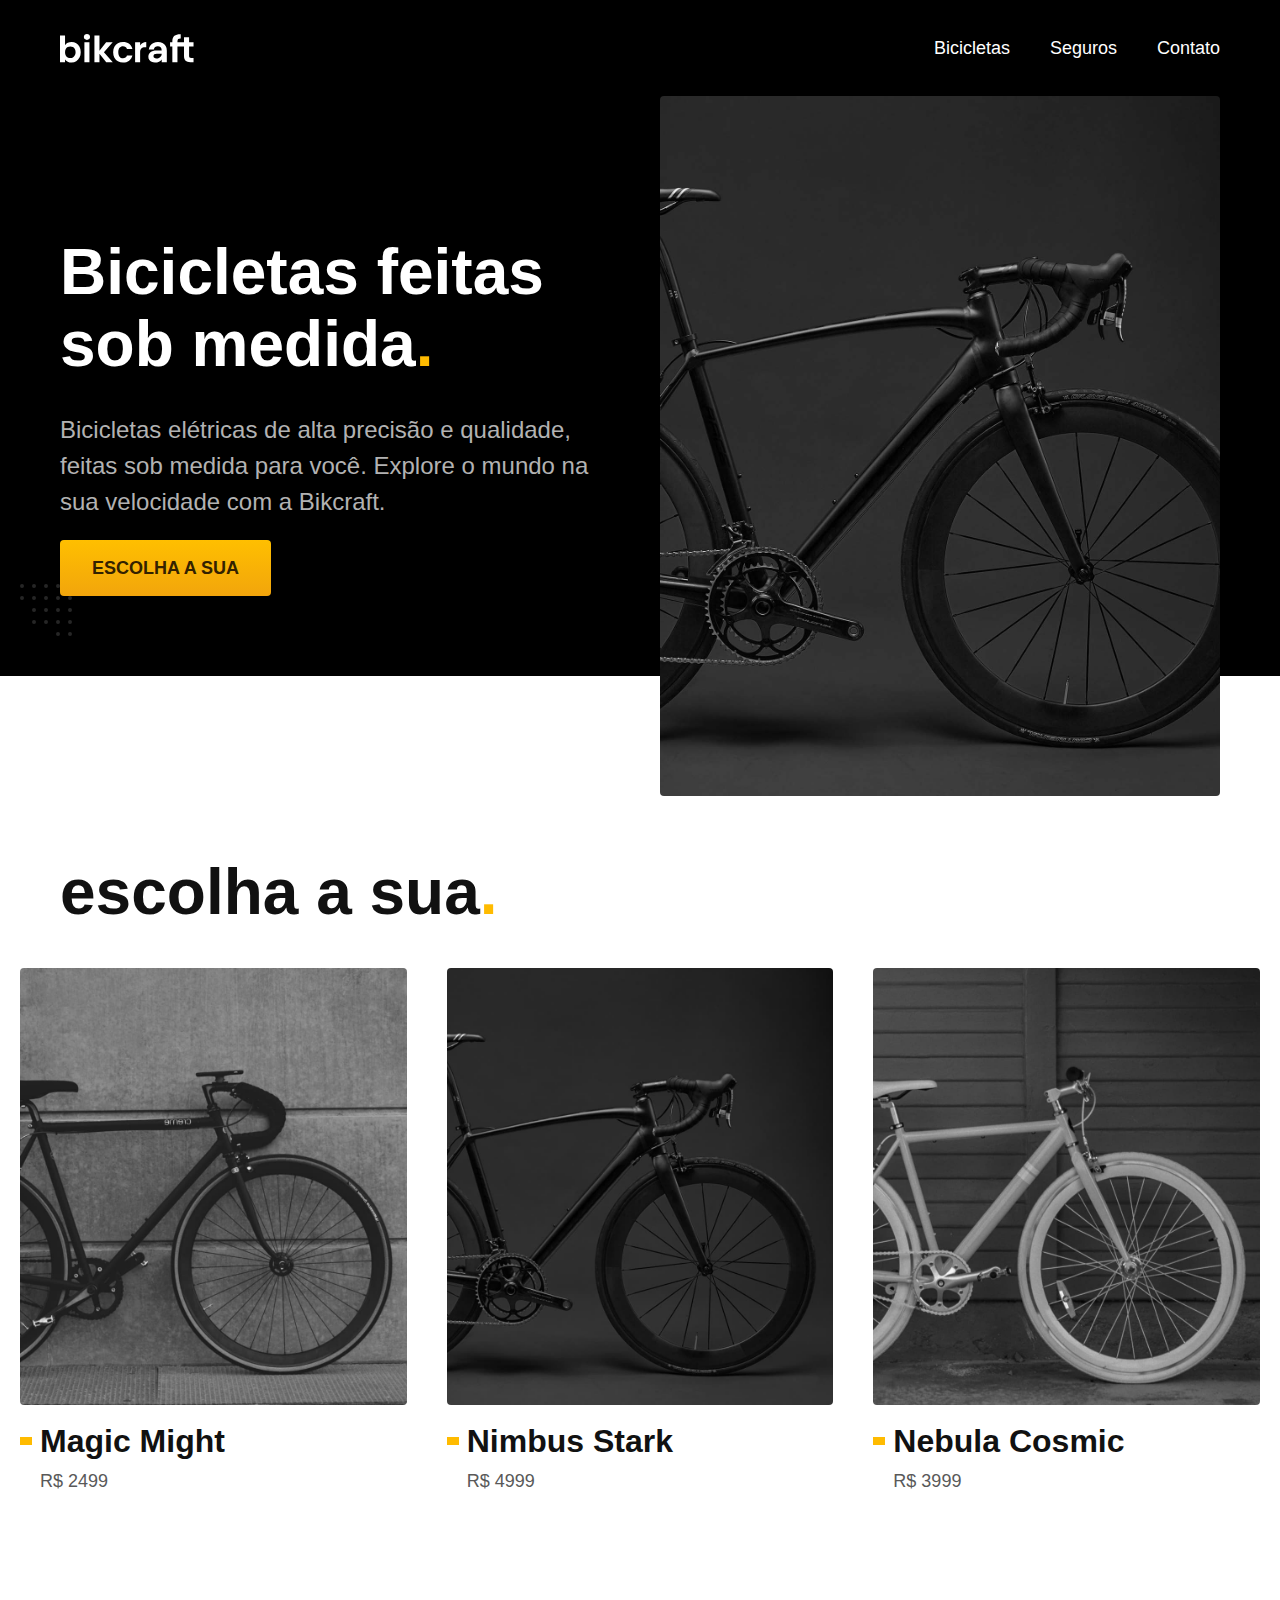
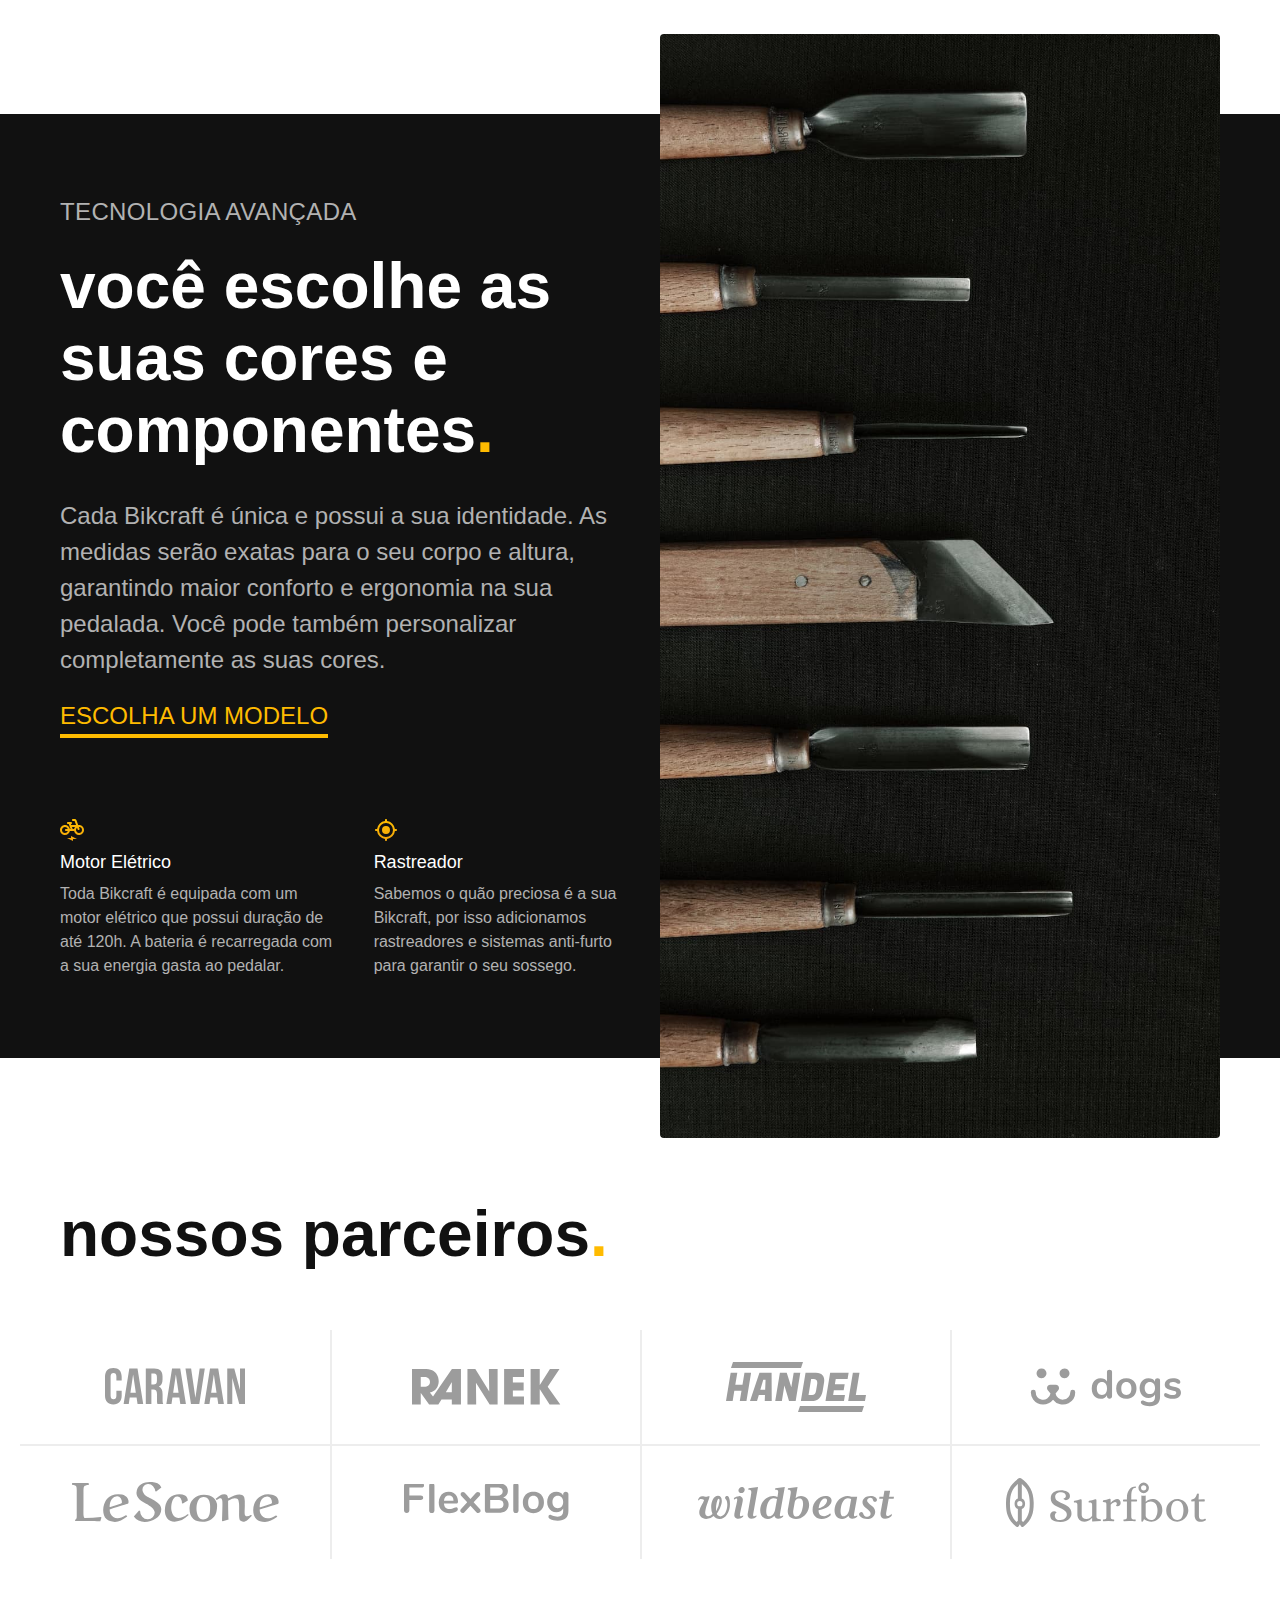
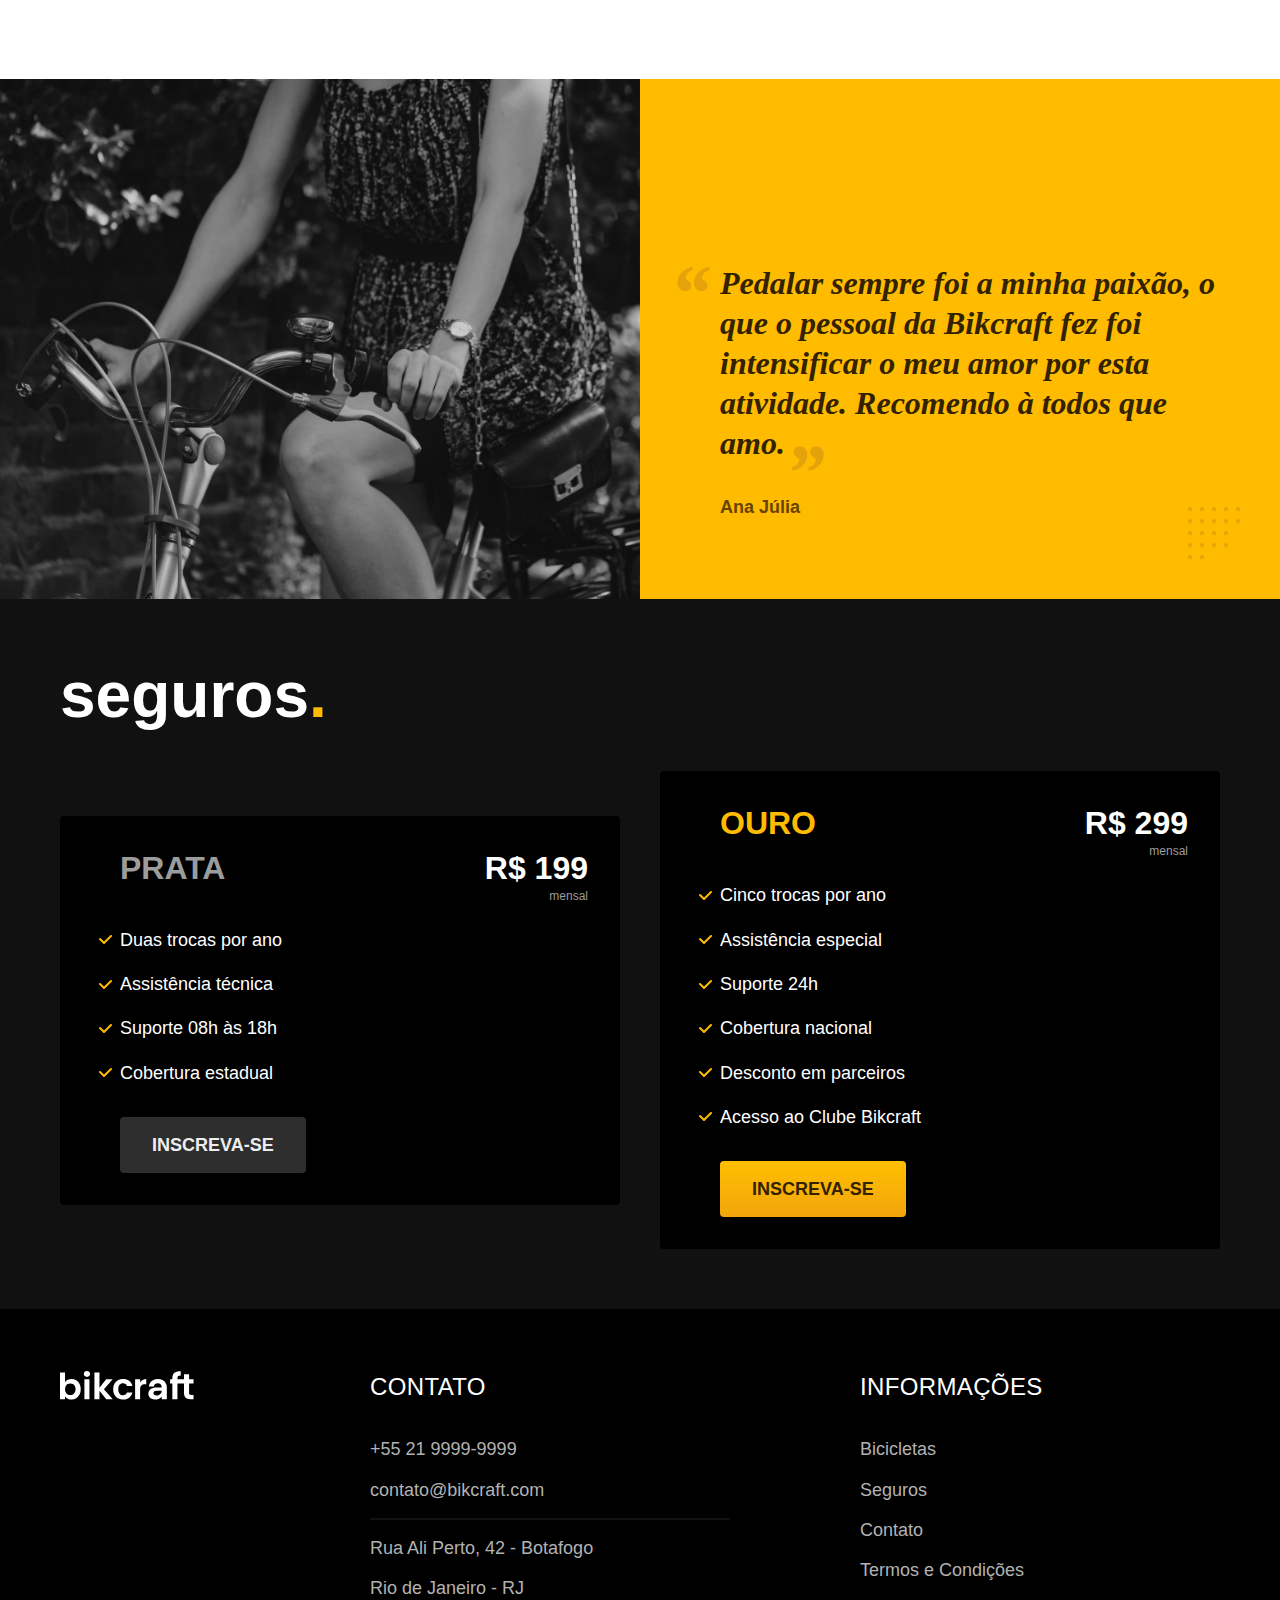
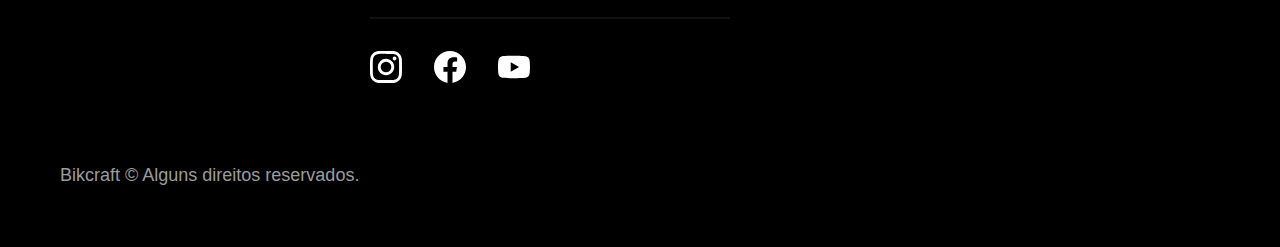
==== commit b8395715: "finalização do html e css" ====
--- a/index.html
+++ b/index.html
@@ -6,8 +6,9 @@
   <meta name="viewport" content="width=device-width, initial-scale=1.0">
 
   <title>Bikcraft - Bicicletas Elétricas</title>
-  <meta name="description" content="Bicicletas elétricas de alta precisão e qualidade,  feitas sob medida para o cliente. Explore o mundo na sua velocidade com a Bikcraft.">
+  <meta name="description" content="Bicicletas elétricas de alta precisão e qualidade, feitas sob medida para o cliente. Explore o mundo na sua velocidade com a Bikcraft.">
 
+  <link rel="preload" href="./css/style.css" as="style">
   <link rel="stylesheet" href="./css/style.css">
 </head>
 
@@ -15,7 +16,7 @@
   <header class="header-bg">
     <div class="header container">
       <a href="./">
-        <img src="./img/bikcraft.svg" alt="Bikcraft">
+        <img src="./img/bikcraft.svg" width="136" height="32" alt="Bikcraft">
       </a>
 
       <nav aria-label="primaria">
@@ -35,36 +36,38 @@
         <p class="font-2-l cor-5">Bicicletas elétricas de alta precisão e qualidade, feitas sob medida para você. Explore o mundo na sua velocidade com a Bikcraft.</p>
         <a class="botao" href="./bicicletas.html">Escolha a sua</a>
       </div>
-      <div>
-        <img src="./img/fotos/introducao.jpg" alt="Bicicleta elétrica preta.">
-      </div>
+      <picture>
+        <source media="(max-width: 800px)" srcset="./img/bicicletas/nimbus.jpg">
+        <img src="./img/fotos/introducao.jpg" width="1280" height="1600" alt="Bicicleta elétrica preta.">
+      </picture>
     </div>
   </main>
 
   <article class="bicicletas-lista">
     <h2 class="container font-1-xxl">escolha a sua<span class="cor-p1">.</span></h2>
+
     <ul>
-      <a href="./bicicletas/magic.html">
-        <li>
-          <img src="./img/bicicletas/magic-home.jpg" alt="bicicleta preta">
+      <li>
+        <a href="./bicicletas/magic.html">
+          <img src="./img/bicicletas/magic-home.jpg" alt="Bicicleta preta" width="920" height="1040">
           <h3 class="font-1-xl">Magic Might</h3>
-          <span>R$ 2499</span>
-        </li>
-      </a>
-      <a href="./bicicletas/magic.html">
-        <li>
-          <img src="./img/bicicletas/nimbus-home.jpg" alt="bicicleta preta">
+          <span class="font-2-m cor-8">R$ 2499</span>
+        </a>
+      </li>
+      <li>
+        <a href="./bicicletas/nimbus.html">
+          <img src="./img/bicicletas/nimbus-home.jpg" alt="Bicicleta preta" width="920" height="1040">
           <h3 class="font-1-xl">Nimbus Stark</h3>
-          <span>R$ 4999</span>
-        </li>
-      </a>
-      <a href="./bicicletas/magic.html">
-        <li>
-          <img src="./img/bicicletas/nebula-home.jpg" alt="bicicleta branca">
+          <span class="font-2-m cor-8">R$ 4999</span>
+        </a>
+      </li>
+      <li>
+        <a href="./bicicletas/nebula.html">
+          <img src="./img/bicicletas/nebula-home.jpg" alt="Bicicleta preta" width="920" height="1040">
           <h3 class="font-1-xl">Nebula Cosmic</h3>
-          <span>R$ 3999</span>
-        </li>
-      </a>
+          <span class="font-2-m cor-8">R$ 3999</span>
+        </a>
+      </li>
     </ul>
   </article>
 
@@ -72,41 +75,123 @@
     <div class="tecnologia container">
       <div class="tecnologia-conteudo">
         <span class="font-2-l-b cor-5">Tecnologia Avançada</span>
-        <h2 class="font-1-xxl cor-0">você escolhe as<br>suas cores e<br>componentes<span class="cor-p1">.</span></h2>
+        <h2 class="font-1-xxl cor-0">você escolhe as suas cores e componentes<span class="cor-p1">.</span></h2>
         <p class="font-2-l cor-5">Cada Bikcraft é única e possui a sua identidade. As medidas serão exatas para o seu corpo e altura, garantindo maior conforto e ergonomia na sua pedalada. Você pode também personalizar completamente as suas cores.</p>
         <a class="link" href="./bicicletas.html">Escolha um modelo</a>
         <div class="tecnologia-vantagens">
           <div>
-            <img src="./img/icones/eletrica.svg" alt="" width="24" height="24">
+            <img src="./img/icones/eletrica.svg" width="24" height="24" alt="">
             <h3 class="font-1-m cor-0">Motor Elétrico</h3>
             <p class="font-2-s cor-5">Toda Bikcraft é equipada com um motor elétrico que possui duração de até 120h. A bateria é recarregada com a sua energia gasta ao pedalar.</p>
           </div>
           <div>
-            <img src="./img/icones/rastreador.svg" alt="" width="24" height="24">
+            <img src="./img/icones/rastreador.svg" width="24" height="24" alt="">
             <h3 class="font-1-m cor-0">Rastreador</h3>
             <p class="font-2-s cor-5">Sabemos o quão preciosa é a sua Bikcraft, por isso adicionamos rastreadores e sistemas anti-furto para garantir o seu sossego.</p>
           </div>
         </div>
       </div>
       <div class="tecnologia-imagem">
-        <img src="./img/fotos/tecnologia.jpg" alt="" width="700" height="1120">
+        <img src="./img/fotos/tecnologia.jpg" width="1200" height="1920" alt="">
       </div>
     </div>
   </article>
+
   <section class="parceiros" aria-label="Nossos Parceiros">
-    <h2 class="container font-1-xxl">Nossos partceiros<span class="cor-p1">.</span></h2>
+    <h2 class="container font-1-xxl">nossos parceiros<span class="cor-p1">.</span></h2>
+
     <ul>
-      <li><img src="./img/parceiros/caravan.svg" alt="caravan"></li>
-      <li><img src="./img/parceiros/ranek.svg" alt="ranek.svg"></li>
-      <li><img src="./img/parceiros/handel.svg" alt="handel.svg"></li>
-      <li><img src="./img/parceiros/dogs.svg" alt="dogs.svg"></li>
-      <li><img src="./img/parceiros/lescone.svg" alt="lescone.svg"></li>
-      <li><img src="./img/parceiros/flexblog.svg" alt="flexblog"></li>
-      <li><img src="./img/parceiros/wildbeast.svg" alt="wildbeast.svg"></li>
-      <li><img src="./img/parceiros/surfbot.svg" alt="surfbot.svg"></li>
-
+      <li><img src="./img/parceiros/caravan.svg" alt="Caravan" width="140" height="38"></li>
+      <li><img src="./img/parceiros/ranek.svg" alt="Ranek" width="149" height="36"></li>
+      <li><img src="./img/parceiros/handel.svg" alt="Handel" width="140" height="50"></li>
+      <li><img src="./img/parceiros/dogs.svg" alt="Dogs" width="152" height="39"></li>
+      <li><img src="./img/parceiros/lescone.svg" alt="LeScone" width="208" height="41"></li>
+      <li><img src="./img/parceiros/flexblog.svg" alt="FlexBlog" width="165" height="38"></li>
+      <li><img src="./img/parceiros/wildbeast.svg" alt="Wildbeast" width="196" height="34"></li>
+      <li><img src="./img/parceiros/surfbot.svg" alt="Surfbot" width="200" height="49"></li>
     </ul>
   </section>
+
+  <section class="depoimento" aria-label="Depoimento">
+    <div>
+      <img src="./img/fotos/depoimento.jpg" width="1560" height="1360" alt="Pessoa pedalando uma bicicleta Bikcraft">
+    </div>
+    <div class="depoimento-conteudo">
+      <blockquote class="font-1-xl cor-p5">
+        <p>Pedalar sempre foi a minha paixão, o que o pessoal da Bikcraft fez foi intensificar o meu amor por esta atividade. Recomendo à todos que amo.</p>
+      </blockquote>
+      <span class="font-1-m-b cor-p4">Ana Júlia</span>
+    </div>
+  </section>
+
+  <article class="seguros-bg">
+    <div class="seguros container">
+      <h2 class="font-1-xxl cor-0">seguros<span class="cor-p1">.</span></h2>
+      <div class="seguros-item">
+        <h3 class="font-1-xl cor-6">PRATA</h3>
+        <span class="font-1-xl cor-0">R$ 199 <span class="font-1-xs cor-6">mensal</span></span>
+        <ul class="font-2-m cor-0">
+          <li>Duas trocas por ano</li>
+          <li>Assistência técnica</li>
+          <li>Suporte 08h às 18h</li>
+          <li>Cobertura estadual</li>
+        </ul>
+        <a class="botao secundario" href="./orcamento.html">Inscreva-se</a>
+      </div>
+
+      <div class="seguros-item">
+        <h3 class="font-1-xl cor-p1">OURO</h3>
+        <span class="font-1-xl cor-0">R$ 299 <span class="font-1-xs cor-6">mensal</span></span>
+        <ul class="font-2-m cor-0">
+          <li>Cinco trocas por ano</li>
+          <li>Assistência especial</li>
+          <li>Suporte 24h</li>
+          <li>Cobertura nacional</li>
+          <li>Desconto em parceiros</li>
+          <li>Acesso ao Clube Bikcraft</li>
+        </ul>
+        <a class="botao" href="./orcamento.html">Inscreva-se</a>
+      </div>
+    </div>
+  </article>
+
+  <footer class="footer-bg">
+    <div class="footer container">
+      <img src="./img/bikcraft.svg" width="136" height="32" alt="Bikcraft">
+      <div class="footer-contato">
+        <h3 class="font-2-l-b cor-0">Contato</h3>
+        <ul class="font-2-m cor-5">
+          <li><a href="tel:+552199999999">+55 21 9999-9999</a></li>
+          <li><a href="mailto:contato@bikcraft.com">contato@bikcraft.com</a></li>
+          <li>Rua Ali Perto, 42 - Botafogo</li>
+          <li>Rio de Janeiro - RJ</li>
+        </ul>
+        <div class="footer-redes">
+          <a href="./">
+            <img src="./img/redes/instagram.svg" width="32" height="32" alt="Instagram">
+          </a>
+          <a href="./">
+            <img src="./img/redes/facebook.svg" width="32" height="32" alt="Facebook">
+          </a>
+          <a href="./">
+            <img src="./img/redes/youtube.svg" width="32" height="32" alt="Youtube">
+          </a>
+        </div>
+      </div>
+      <div class="footer-informacoes">
+        <h3 class="font-2-l-b cor-0">Informações</h3>
+        <nav>
+          <ul class="font-1-m cor-5">
+            <li><a href="./bicicletas.html">Bicicletas</a></li>
+            <li><a href="./seguros.html">Seguros</a></li>
+            <li><a href="./contato.html">Contato</a></li>
+            <li><a href="./termos.html">Termos e Condições</a></li>
+          </ul>
+        </nav>
+      </div>
+      <p class="footer-copy font-2-m cor-6">Bikcraft © Alguns direitos reservados.</p>
+    </div>
+  </footer>
 </body>
 
 </html>--- a/css/style.css
+++ b/css/style.css
@@ -3,14 +3,37 @@
 @import "./utilidades/cores.css";
 
 @import "./global/header.css";
+@import "./global/footer.css";
 
 /* Utilidades */
 @import "./utilidades/componentes.css";
+@import "./utilidades/formulario.css";
 
 /* Home */
 @import "./home/introducao.css";
 @import "./home/tecnologia.css";
 @import "./home/parceiros.css";
+@import "./home/depoimento.css";
 
 /* Bicicletas */
 @import "./bicicletas/bicicletas-lista.css";
+@import "./bicicletas/bicicletas.css";
+
+/* Bicicleta */
+@import "./bicicleta/bicicleta.css";
+@import "./bicicleta/seguro.css";
+
+/* Seguros */
+@import "./seguros/seguros.css";
+@import "./seguros/vantagens.css";
+@import "./seguros/perguntas.css";
+
+/* Contato */
+@import "./contato/contato.css";
+@import "./contato/lojas.css";
+
+/* Contato */
+@import "./orcamento/orcamento.css";
+
+/* Termos */
+@import "./termos/termos.css";
--- a/css/style.css
+++ b/css/style.css
@@ -3,14 +3,37 @@
 @import "./utilidades/cores.css";
 
 @import "./global/header.css";
+@import "./global/footer.css";
 
 /* Utilidades */
 @import "./utilidades/componentes.css";
+@import "./utilidades/formulario.css";
 
 /* Home */
 @import "./home/introducao.css";
 @import "./home/tecnologia.css";
 @import "./home/parceiros.css";
+@import "./home/depoimento.css";
 
 /* Bicicletas */
 @import "./bicicletas/bicicletas-lista.css";
+@import "./bicicletas/bicicletas.css";
+
+/* Bicicleta */
+@import "./bicicleta/bicicleta.css";
+@import "./bicicleta/seguro.css";
+
+/* Seguros */
+@import "./seguros/seguros.css";
+@import "./seguros/vantagens.css";
+@import "./seguros/perguntas.css";
+
+/* Contato */
+@import "./contato/contato.css";
+@import "./contato/lojas.css";
+
+/* Contato */
+@import "./orcamento/orcamento.css";
+
+/* Termos */
+@import "./termos/termos.css";
